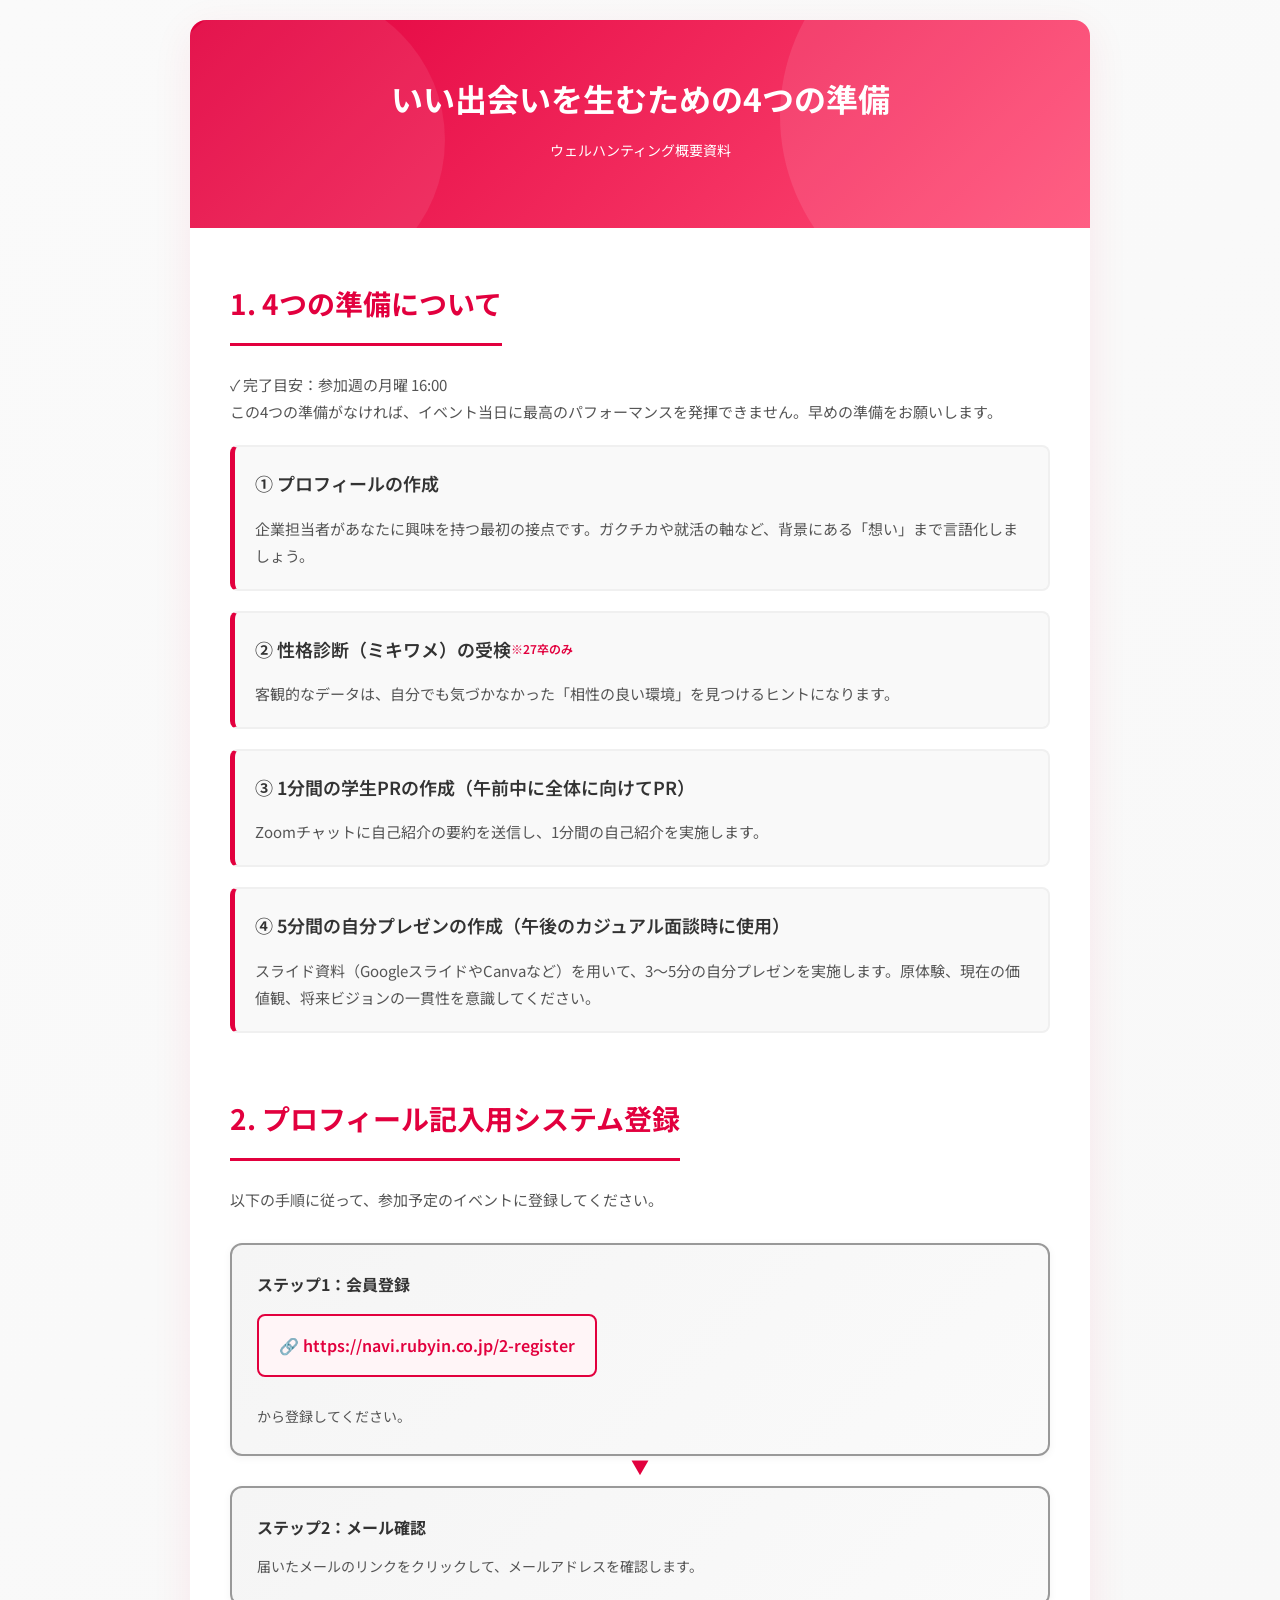
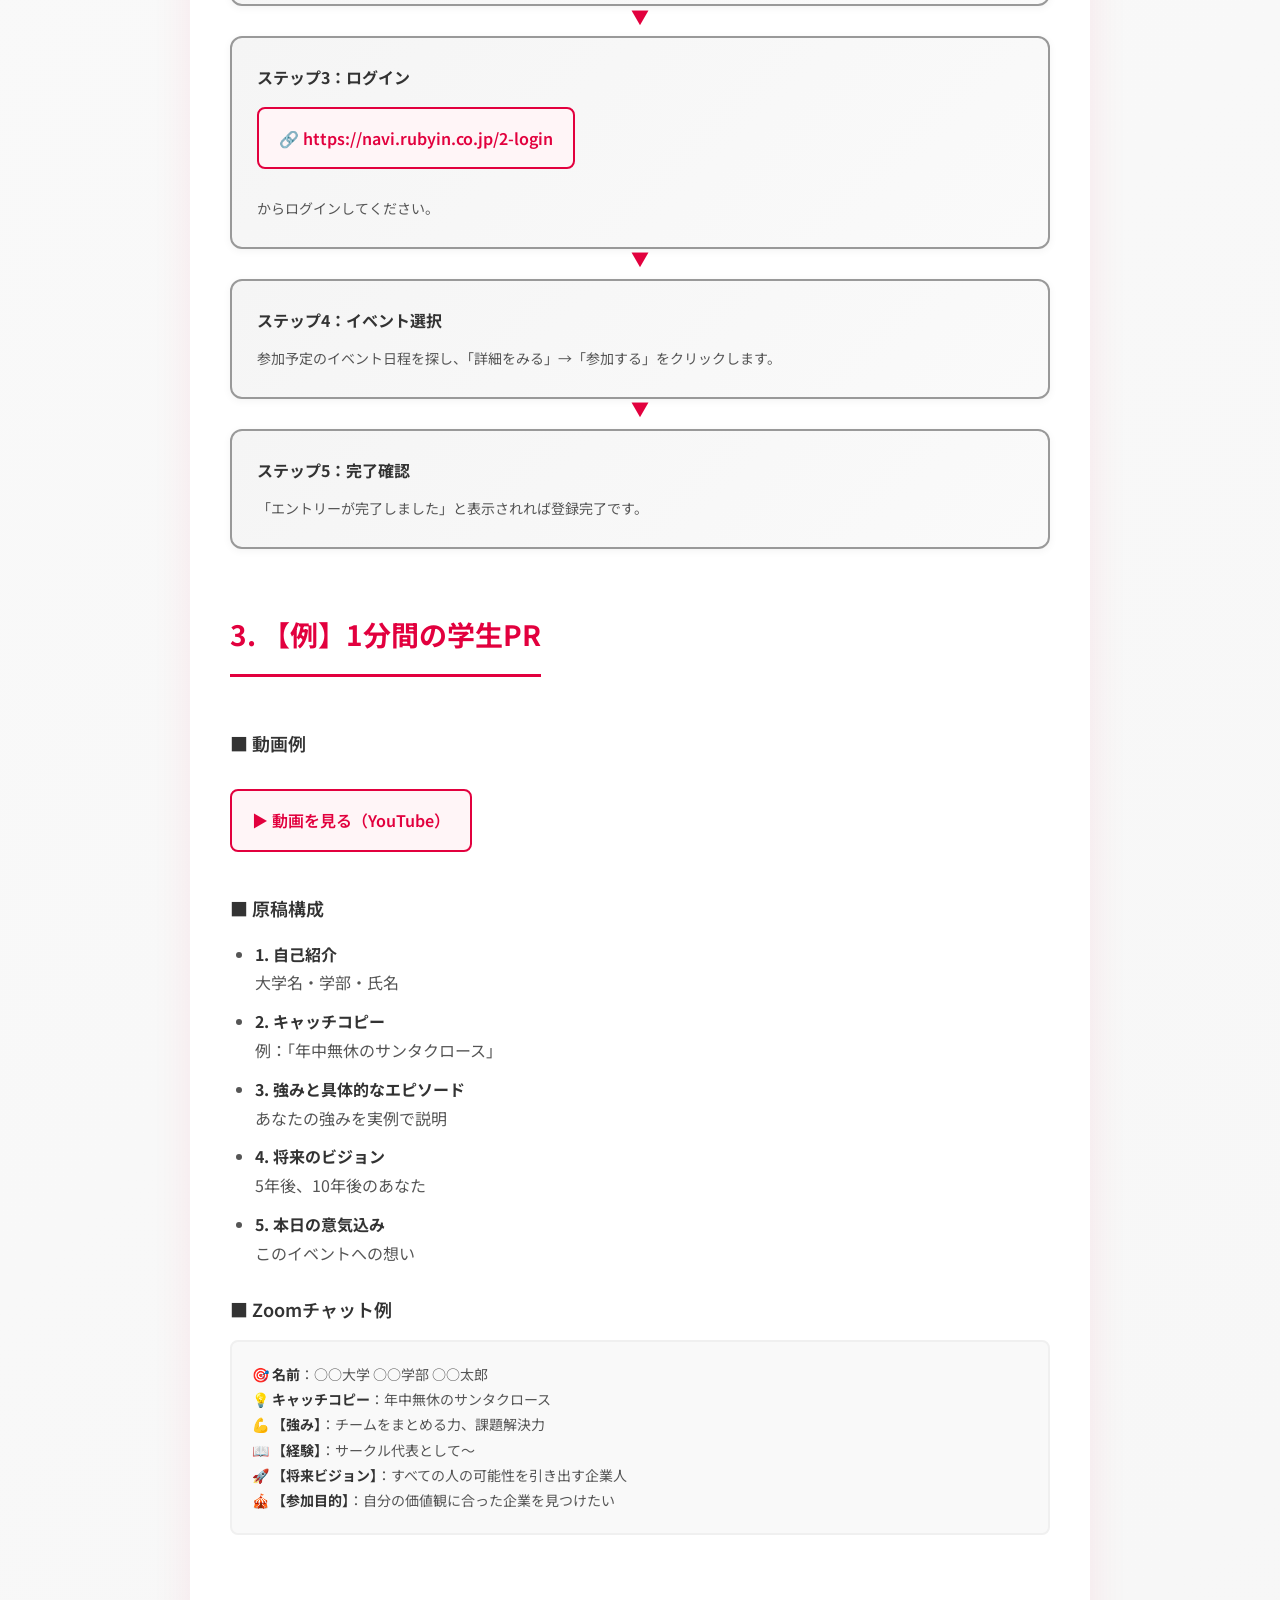
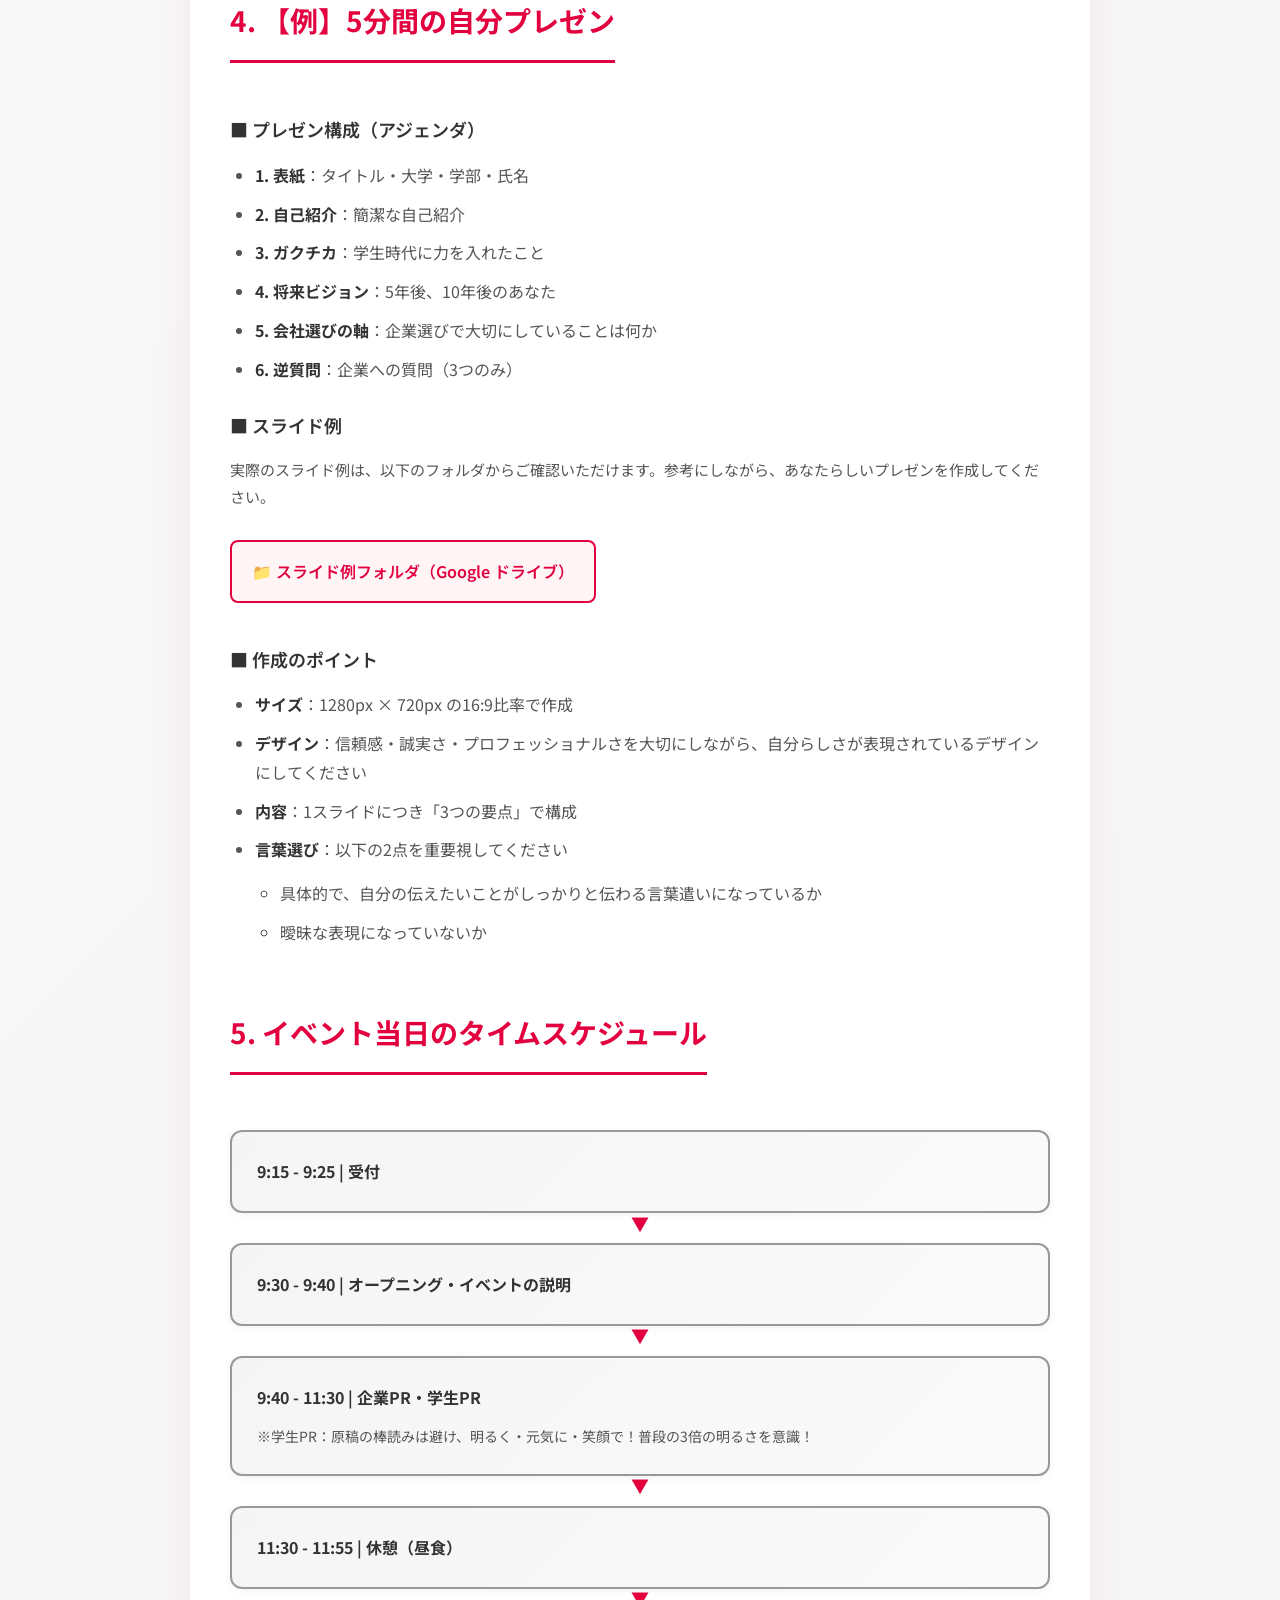
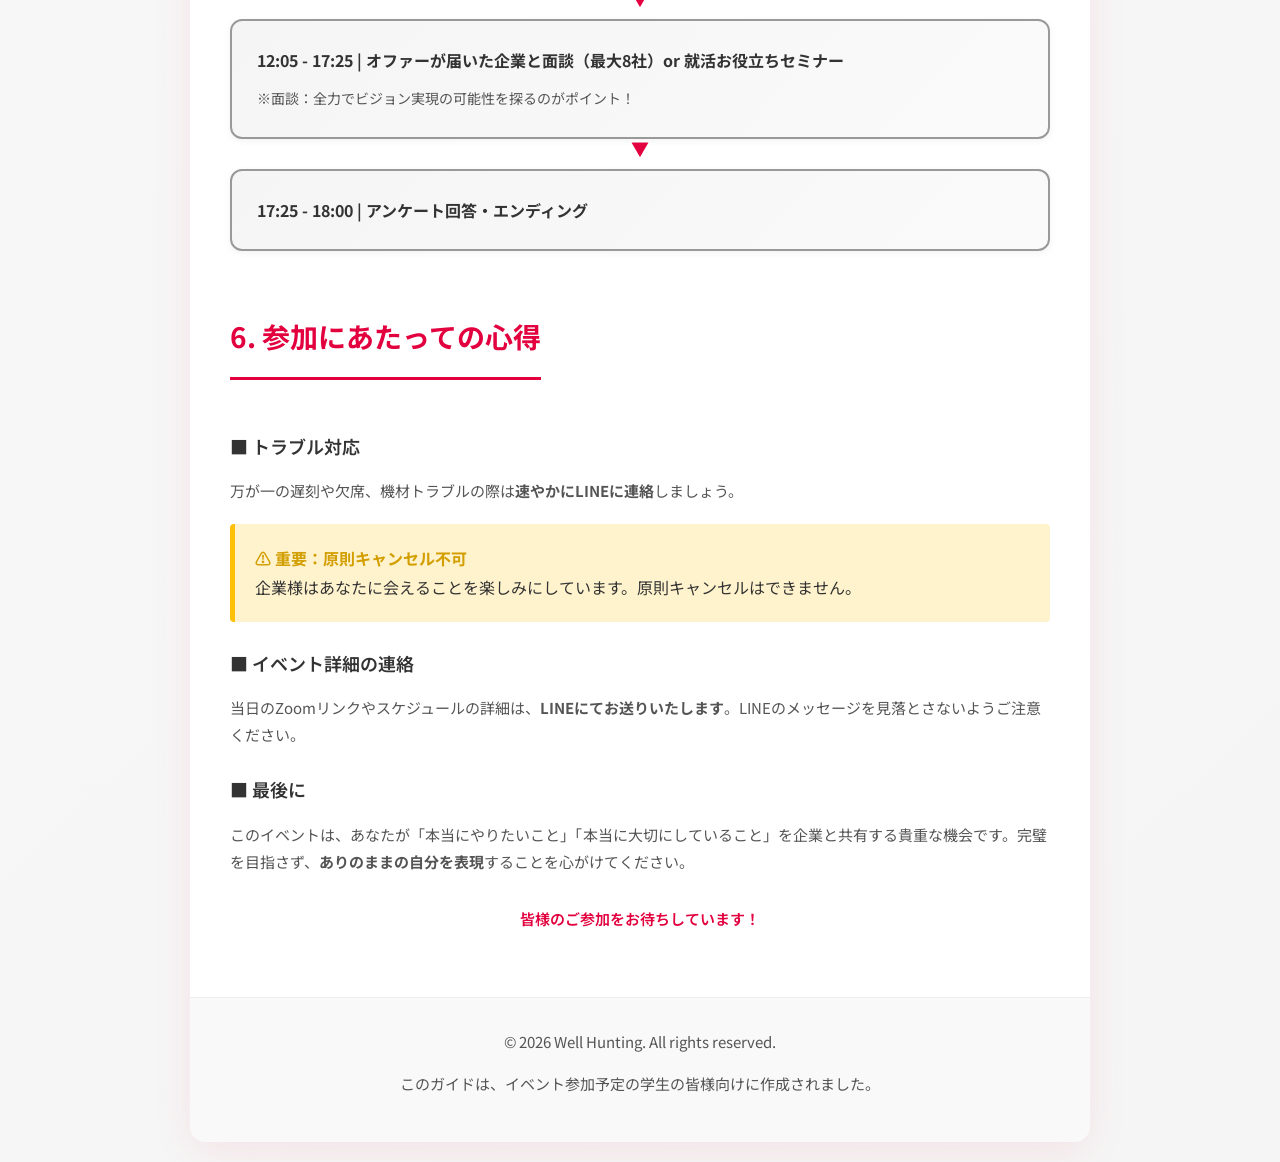
==== event-guide.html @ 3108a5c6 "Add '※27卒のみ' note to character diagnosis section" ====
<!DOCTYPE html>
<html lang="ja">
<head>
  <meta charset="UTF-8">
  <meta name="viewport" content="width=device-width, initial-scale=1.0">
  <title>ウェルハンティング概要資料</title>
  <link href="https://fonts.googleapis.com/css2?family=Noto+Sans+JP:wght@300;400;500;700&display=swap" rel="stylesheet">
  <style>
    * {
      margin: 0;
      padding: 0;
      box-sizing: border-box;
    }

    body {
      font-family: 'Noto Sans JP', 'Segoe UI', Tahoma, Geneva, Verdana, sans-serif;
      line-height: 1.8;
      color: #333;
      background: linear-gradient(135deg, #fafafa 0%, #f5f5f5 100%);
      min-height: 100vh;
      padding: 20px;
    }

    .container {
      max-width: 900px;
      margin: 0 auto;
      background: white;
      border-radius: 16px;
      box-shadow: 0 10px 40px rgba(226, 0, 62, 0.08);
      overflow: hidden;
    }

    header {
      background: linear-gradient(135deg, #E2003E 0%, #ff4d76 100%);
      color: white;
      padding: 50px 30px;
      text-align: center;
      position: relative;
      overflow: hidden;
    }

    header::before {
      content: '';
      position: absolute;
      top: -50%;
      right: -10%;
      width: 400px;
      height: 400px;
      background: rgba(255, 255, 255, 0.1);
      border-radius: 50%;
    }

    header::after {
      content: '';
      position: absolute;
      bottom: -30%;
      left: -5%;
      width: 300px;
      height: 300px;
      background: rgba(255, 255, 255, 0.08);
      border-radius: 50%;
    }

    header h1 {
      font-size: 32px;
      margin-bottom: 10px;
      font-weight: 700;
      position: relative;
      z-index: 1;
    }

    @media (max-width: 768px) {
      header h1 {
        font-size: 24px;
      }
    }

    header p {
      font-size: 14px;
      opacity: 1;
      color: white;
      position: relative;
      z-index: 1;
    }

    .content {
      padding: 50px 40px;
    }

    section {
      margin-bottom: 60px;
      position: relative;
    }

    section:last-child {
      margin-bottom: 0;
    }

    h2 {
      font-size: 28px;
      color: #E2003E;
      margin-bottom: 25px;
      padding-bottom: 15px;
      border-bottom: 3px solid #E2003E;
      display: inline-block;
      font-weight: 700;
    }

    h3 {
      font-size: 18px;
      color: #333;
      margin-top: 25px;
      margin-bottom: 15px;
      display: flex;
      align-items: center;
      font-weight: 600;
    }

    h3::before {
      content: '';
      display: none;
    }

    p {
      margin-bottom: 15px;
      font-size: 15px;
      line-height: 1.8;
      color: #555;
    }

    .highlight {
      background: linear-gradient(135deg, #fce8ed 0%, #fff5f7 100%);
      padding: 25px;
      border-left: 5px solid #E2003E;
      margin: 25px 0;
      border-radius: 8px;
      box-shadow: 0 4px 12px rgba(226, 0, 62, 0.08);
    }

    .highlight strong {
      color: #E2003E;
    }

    .prep-card {
      background: #f9f9f9;
      border: 2px solid #f0f0f0;
      border-left: 5px solid #E2003E;
      padding: 20px;
      margin: 20px 0;
      border-radius: 8px;
      transition: all 0.3s ease;
    }

    .prep-card:hover {
      border-color: #E2003E;
      box-shadow: 0 4px 12px rgba(226, 0, 62, 0.1);
    }

    .prep-card h3 {
      margin-top: 0;
      color: #333;
    }

    .prep-card p {
      color: #555;
      margin: 0;
    }

    .timeline {
      margin: 30px 0;
      position: relative;
    }

    .timeline-item {
      background: linear-gradient(135deg, #f5f5f5 0%, #fafafa 100%);
      padding: 25px;
      margin: 30px 0;
      border: 2px solid #999;
      border-radius: 12px;
      color: #333;
      position: relative;
      box-shadow: 0 2px 8px rgba(0, 0, 0, 0.05);
      transition: all 0.3s ease;
    }

    .timeline-item:hover {
      box-shadow: 0 4px 16px rgba(0, 0, 0, 0.1);
      transform: translateY(-2px);
    }

    .timeline-item strong {
      color: #333;
      font-weight: 700;
      font-size: 16px;
    }

    .timeline-item span {
      display: block;
      margin-top: 12px;
      font-size: 14px;
      color: #555;
      font-weight: 400;
    }

    .timeline-item::after {
      content: '\25BC';
      position: absolute;
      bottom: -28px;
      left: 50%;
      transform: translateX(-50%);
      color: #E2003E;
      font-size: 18px;
      z-index: 1;
    }

    .timeline-item:last-child::after {
      display: none;
    }

    .link-box {
      background: #fff5f7;
      border: 2px solid #E2003E;
      padding: 15px 20px;
      margin: 15px 0;
      border-radius: 8px;
      display: inline-block;
    }

    .link-box a {
      color: #E2003E;
      text-decoration: none;
      font-weight: 600;
      display: flex;
      align-items: center;
      gap: 8px;
      transition: all 0.3s ease;
    }

    .link-box a:hover {
      color: #fff;
      background: #E2003E;
      padding: 8px 12px;
      border-radius: 4px;
    }

    .video-link {
      background: #fff5f7;
      border: 2px solid #E2003E;
      padding: 15px 20px;
      margin: 15px 0;
      border-radius: 8px;
      display: inline-block;
    }

    .video-link a {
      color: #E2003E;
      text-decoration: none;
      font-weight: 600;
      display: flex;
      align-items: center;
      gap: 8px;
      transition: all 0.3s ease;
    }

    .video-link a:hover {
      color: #fff;
      background: #E2003E;
      padding: 8px 12px;
      border-radius: 4px;
    }

    .drive-link {
      background: #fff5f7;
      border: 2px solid #E2003E;
      padding: 15px 20px;
      margin: 15px 0;
      border-radius: 8px;
      display: inline-block;
    }

    .drive-link a {
      color: #E2003E;
      text-decoration: none;
      font-weight: 600;
      display: flex;
      align-items: center;
      gap: 8px;
      transition: all 0.3s ease;
    }

    .drive-link a:hover {
      color: #fff;
      background: #E2003E;
      padding: 8px 12px;
      border-radius: 4px;
    }

    .zoom-chat-box {
      background: #f9f9f9;
      border: 2px solid #f0f0f0;
      padding: 20px;
      margin: 15px 0;
      border-radius: 8px;
      font-size: 14px;
      line-height: 1.8;
      color: #555;
    }

    .zoom-chat-box strong {
      color: #333;
    }

    ul {
      margin: 15px 0 15px 25px;
      color: #555;
    }

    ul li {
      margin-bottom: 10px;
      line-height: 1.8;
    }

    ul li strong {
      color: #333;
    }

    .caution {
      background: #fff3cd;
      border-left: 5px solid #ffc107;
      padding: 20px;
      margin: 20px 0;
      border-radius: 4px;
      color: #333;
    }

    .caution strong {
      color: #d39e00;
    }

    @media (max-width: 768px) {
      .content {
        padding: 30px 20px;
      }

      h2 {
        font-size: 22px;
      }

      h3 {
        font-size: 16px;
      }

      .link-box, .video-link, .drive-link {
        display: block;
        width: 100%;
      }
    }
  </style>
</head>
<body>
  <div class="container">
    <header>
      <h1>いい出会いを生むための4つの準備</h1>
      <p>ウェルハンティング概要資料</p>
    </header>

    <div class="content">
      <!-- セクション1: 事前準備の詳細 -->
      <section>
        <h2>1. 4つの準備について</h2>
        <p>✓ 完了目安：参加週の月曜 16:00<br>
        この4つの準備がなければ、イベント当日に最高のパフォーマンスを発揮できません。早めの準備をお願いします。</p>

        <div class="prep-card">
          <h3>① プロフィールの作成</h3>
          <p>企業担当者があなたに興味を持つ最初の接点です。ガクチカや就活の軸など、背景にある「想い」まで言語化しましょう。</p>
        </div>

        <div class="prep-card">
          <h3>② 性格診断（ミキワメ）の受検 <span style="font-size: 12px; color: #E2003E;">※27卒のみ</span></h3>
          <p>客観的なデータは、自分でも気づかなかった「相性の良い環境」を見つけるヒントになります。</p>
        </div>

        <div class="prep-card">
          <h3>③ 1分間の学生PRの作成（午前中に全体に向けてPR）</h3>
          <p>Zoomチャットに自己紹介の要約を送信し、1分間の自己紹介を実施します。</p>
        </div>

        <div class="prep-card">
          <h3>④ 5分間の自分プレゼンの作成（午後のカジュアル面談時に使用）</h3>
          <p>スライド資料（GoogleスライドやCanvaなど）を用いて、3〜5分の自分プレゼンを実施します。原体験、現在の価値観、将来ビジョンの一貫性を意識してください。</p>
        </div>
      </section>

      <!-- セクション2: プロフィール記入用システム登録 -->
      <section>
        <h2>2. プロフィール記入用システム登録</h2>
        <p>以下の手順に従って、参加予定のイベントに登録してください。</p>

        <div class="timeline">
          <div class="timeline-item">
            <strong>ステップ1：会員登録</strong><br>
            <div class="link-box">
              <a href="https://navi.rubyin.co.jp/2-register" target="_blank">🔗 https://navi.rubyin.co.jp/2-register</a>
            </div>
            <span>から登録してください。</span>
          </div>

          <div class="timeline-item">
            <strong>ステップ2：メール確認</strong><br>
            <span>届いたメールのリンクをクリックして、メールアドレスを確認します。</span>
          </div>

          <div class="timeline-item">
            <strong>ステップ3：ログイン</strong><br>
            <div class="link-box">
              <a href="https://navi.rubyin.co.jp/2-login" target="_blank">🔗 https://navi.rubyin.co.jp/2-login</a>
            </div>
            <span>からログインしてください。</span>
          </div>

          <div class="timeline-item">
            <strong>ステップ4：イベント選択</strong><br>
            <span>参加予定のイベント日程を探し、「詳細をみる」→「参加する」をクリックします。</span>
          </div>

          <div class="timeline-item">
            <strong>ステップ5：完了確認</strong><br>
            <span>「エントリーが完了しました」と表示されれば登録完了です。</span>
          </div>
        </div>
      </section>

      <!-- セクション3: 1分間の学生PR -->
      <section>
        <h2>3. 【例】1分間の学生PR</h2>

        <h3>■ 動画例</h3>
        <div class="video-link">
          <a href="https://www.youtube.com/watch?v=example" target="_blank">▶️ 動画を見る（YouTube）</a>
        </div>

        <h3>■ 原稿構成</h3>
        <ul>
          <li><strong>1. 自己紹介</strong><br>大学名・学部・氏名</li>
          <li><strong>2. キャッチコピー</strong><br>例：「年中無休のサンタクロース」</li>
          <li><strong>3. 強みと具体的なエピソード</strong><br>あなたの強みを実例で説明</li>
          <li><strong>4. 将来のビジョン</strong><br>5年後、10年後のあなた</li>
          <li><strong>5. 本日の意気込み</strong><br>このイベントへの想い</li>
        </ul>

        <h3>■ Zoomチャット例</h3>
        <div class="zoom-chat-box">
          🎯 <strong>名前</strong>：○○大学 ○○学部 ○○太郎<br>
          💡 <strong>キャッチコピー</strong>：年中無休のサンタクロース<br>
          💪 <strong>【強み】</strong>：チームをまとめる力、課題解決力<br>
          📖 <strong>【経験】</strong>：サークル代表として〜<br>
          🚀 <strong>【将来ビジョン】</strong>：すべての人の可能性を引き出す企業人<br>
          🎪 <strong>【参加目的】</strong>：自分の価値観に合った企業を見つけたい
        </div>
      </section>

      <!-- セクション4: 5分間の自分プレゼン -->
      <section>
        <h2>4. 【例】5分間の自分プレゼン</h2>

        <h3>■ プレゼン構成（アジェンダ）</h3>
        <ul>
          <li><strong>1. 表紙</strong>：タイトル・大学・学部・氏名</li>
          <li><strong>2. 自己紹介</strong>：簡潔な自己紹介</li>
          <li><strong>3. ガクチカ</strong>：学生時代に力を入れたこと</li>
          <li><strong>4. 将来ビジョン</strong>：5年後、10年後のあなた</li>
          <li><strong>5. 会社選びの軸</strong>：企業選びで大切にしていることは何か</li>
          <li><strong>6. 逆質問</strong>：企業への質問（3つのみ）</li>
        </ul>

        <h3>■ スライド例</h3>
        <p>実際のスライド例は、以下のフォルダからご確認いただけます。参考にしながら、あなたらしいプレゼンを作成してください。</p>
        <div class="drive-link">
          <a href="https://drive.google.com/drive/folders/1Sb9uUFVWqyydcLYPaBZC5Ke501LjK9V9?usp=drive_link" target="_blank">📁 スライド例フォルダ（Google ドライブ）</a>
        </div>

        <h3>■ 作成のポイント</h3>
        <ul>
          <li><strong>サイズ</strong>：1280px × 720px の16:9比率で作成</li>
          <li><strong>デザイン</strong>：信頼感・誠実さ・プロフェッショナルさを大切にしながら、自分らしさが表現されているデザインにしてください</li>
          <li><strong>内容</strong>：1スライドにつき「3つの要点」で構成</li>
          <li><strong>言葉選び</strong>：以下の2点を重要視してください
            <ul>
              <li>具体的で、自分の伝えたいことがしっかりと伝わる言葉遣いになっているか</li>
              <li>曖昧な表現になっていないか</li>
            </ul>
          </li>
        </ul>
      </section>

      <!-- セクション5: 当日スケジュール -->
      <section>
        <h2>5. イベント当日のタイムスケジュール</h2>

        <div class="timeline">
          <div class="timeline-item">
            <strong>9:15 - 9:25 | 受付</strong>
          </div>

          <div class="timeline-item">
            <strong>9:30 - 9:40 | オープニング・イベントの説明</strong>
          </div>

          <div class="timeline-item">
            <strong>9:40 - 11:30 | 企業PR・学生PR</strong><br>
            <span>※学生PR：原稿の棒読みは避け、明るく・元気に・笑顔で！普段の3倍の明るさを意識！</span>
          </div>

          <div class="timeline-item">
            <strong>11:30 - 11:55 | 休憩（昼食）</strong>
          </div>

          <div class="timeline-item">
            <strong>12:05 - 17:25 | オファーが届いた企業と面談（最大8社）or 就活お役立ちセミナー</strong><br>
            <span>※面談：全力でビジョン実現の可能性を探るのがポイント！</span>
          </div>

          <div class="timeline-item">
            <strong>17:25 - 18:00 | アンケート回答・エンディング</strong>
          </div>
        </div>
      </section>

      <!-- セクション6: 参加にあたっての心得 -->
      <section>
        <h2>6. 参加にあたっての心得</h2>

        <h3>■ トラブル対応</h3>
        <p>万が一の遅刻や欠席、機材トラブルの際は<strong>速やかにLINEに連絡</strong>しましょう。</p>

        <div class="caution">
          <strong>⚠️ 重要：原則キャンセル不可</strong><br>
          企業様はあなたに会えることを楽しみにしています。原則キャンセルはできません。
        </div>

        <h3>■ イベント詳細の連絡</h3>
        <p>当日のZoomリンクやスケジュールの詳細は、<strong>LINEにてお送りいたします</strong>。LINEのメッセージを見落とさないようご注意ください。</p>

        <h3>■ 最後に</h3>
        <p>このイベントは、あなたが「本当にやりたいこと」「本当に大切にしていること」を企業と共有する貴重な機会です。完璧を目指さず、<strong>ありのままの自分を表現</strong>することを心がけてください。</p>
        <p style="margin-top: 30px; text-align: center; font-weight: 600; color: #E2003E;">皆様のご参加をお待ちしています！</p>
      </section>
    </div>

    <footer style="background: #f9f9f9; padding: 30px 40px; text-align: center; color: #999; font-size: 14px; border-top: 1px solid #eee;">
      <p>© 2026 Well Hunting. All rights reserved.</p>
      <p>このガイドは、イベント参加予定の学生の皆様向けに作成されました。</p>
    </footer>
  </div>
</body>
</html>
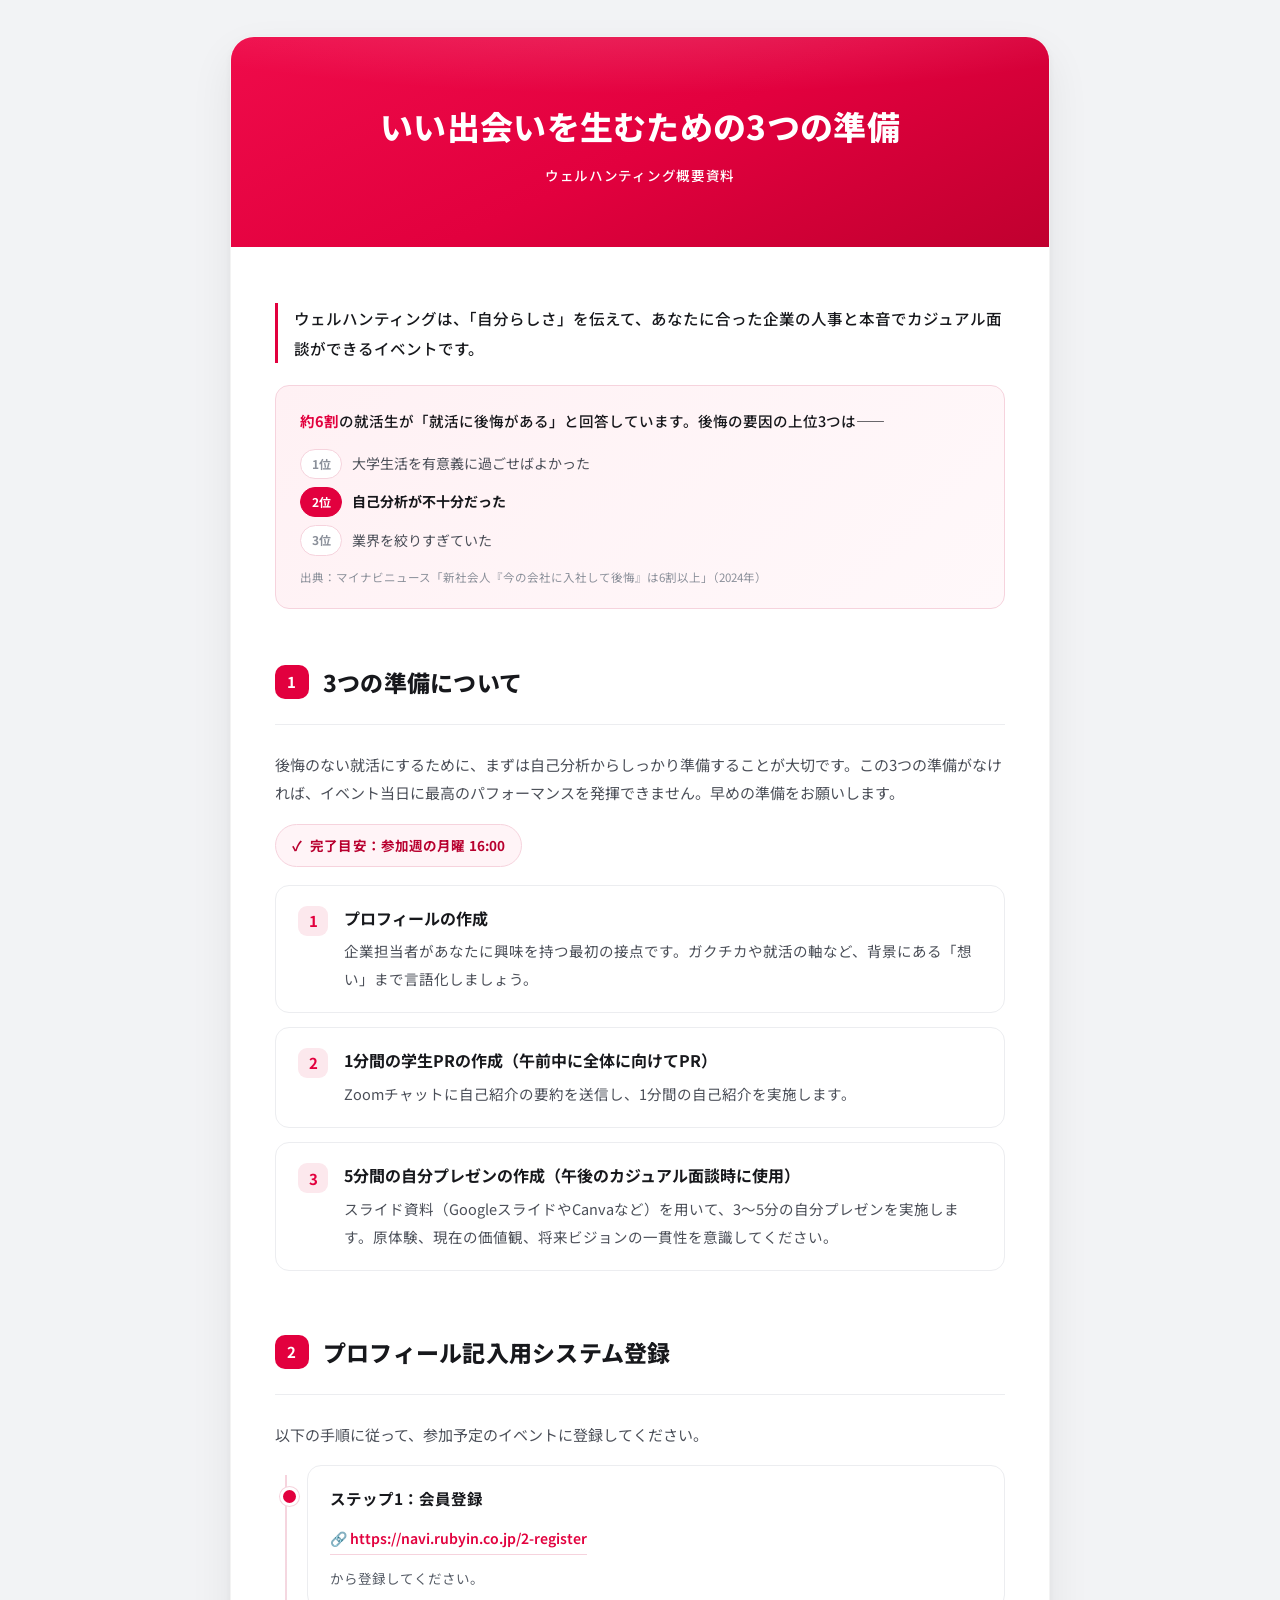
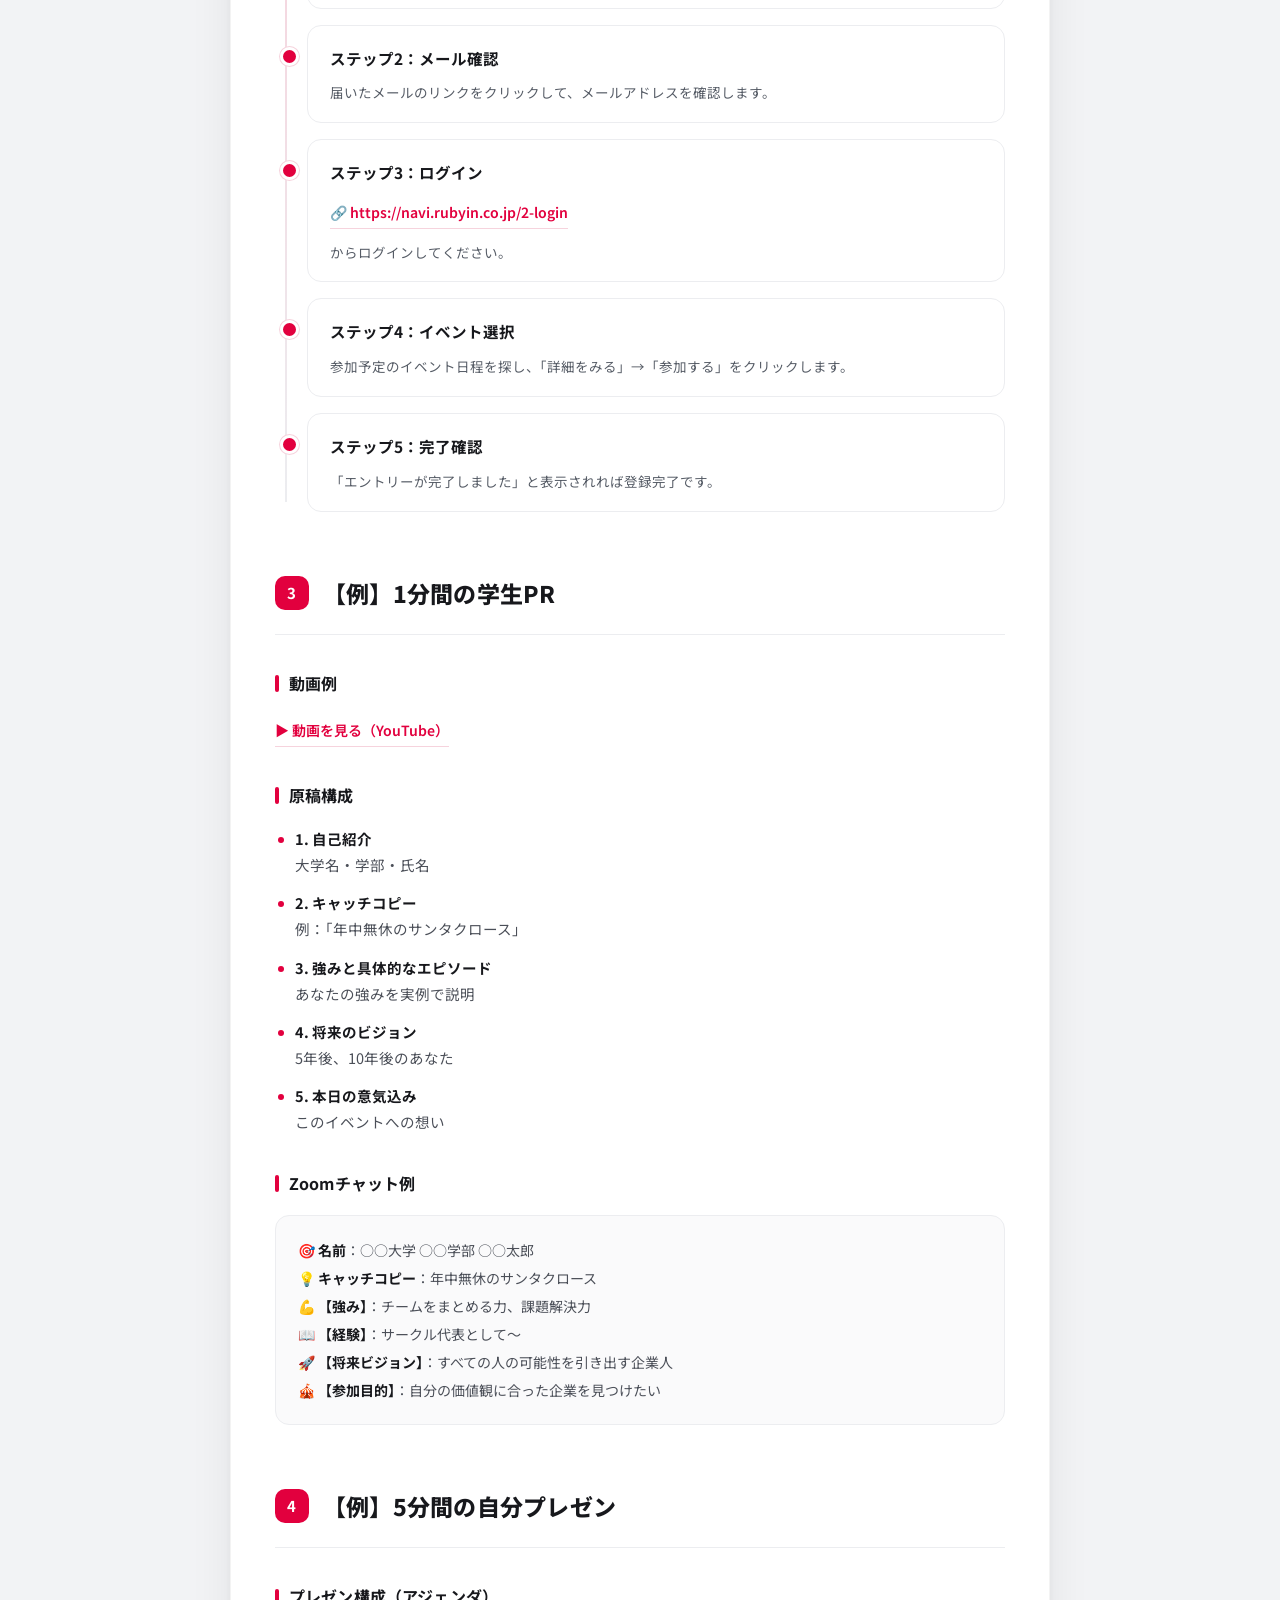
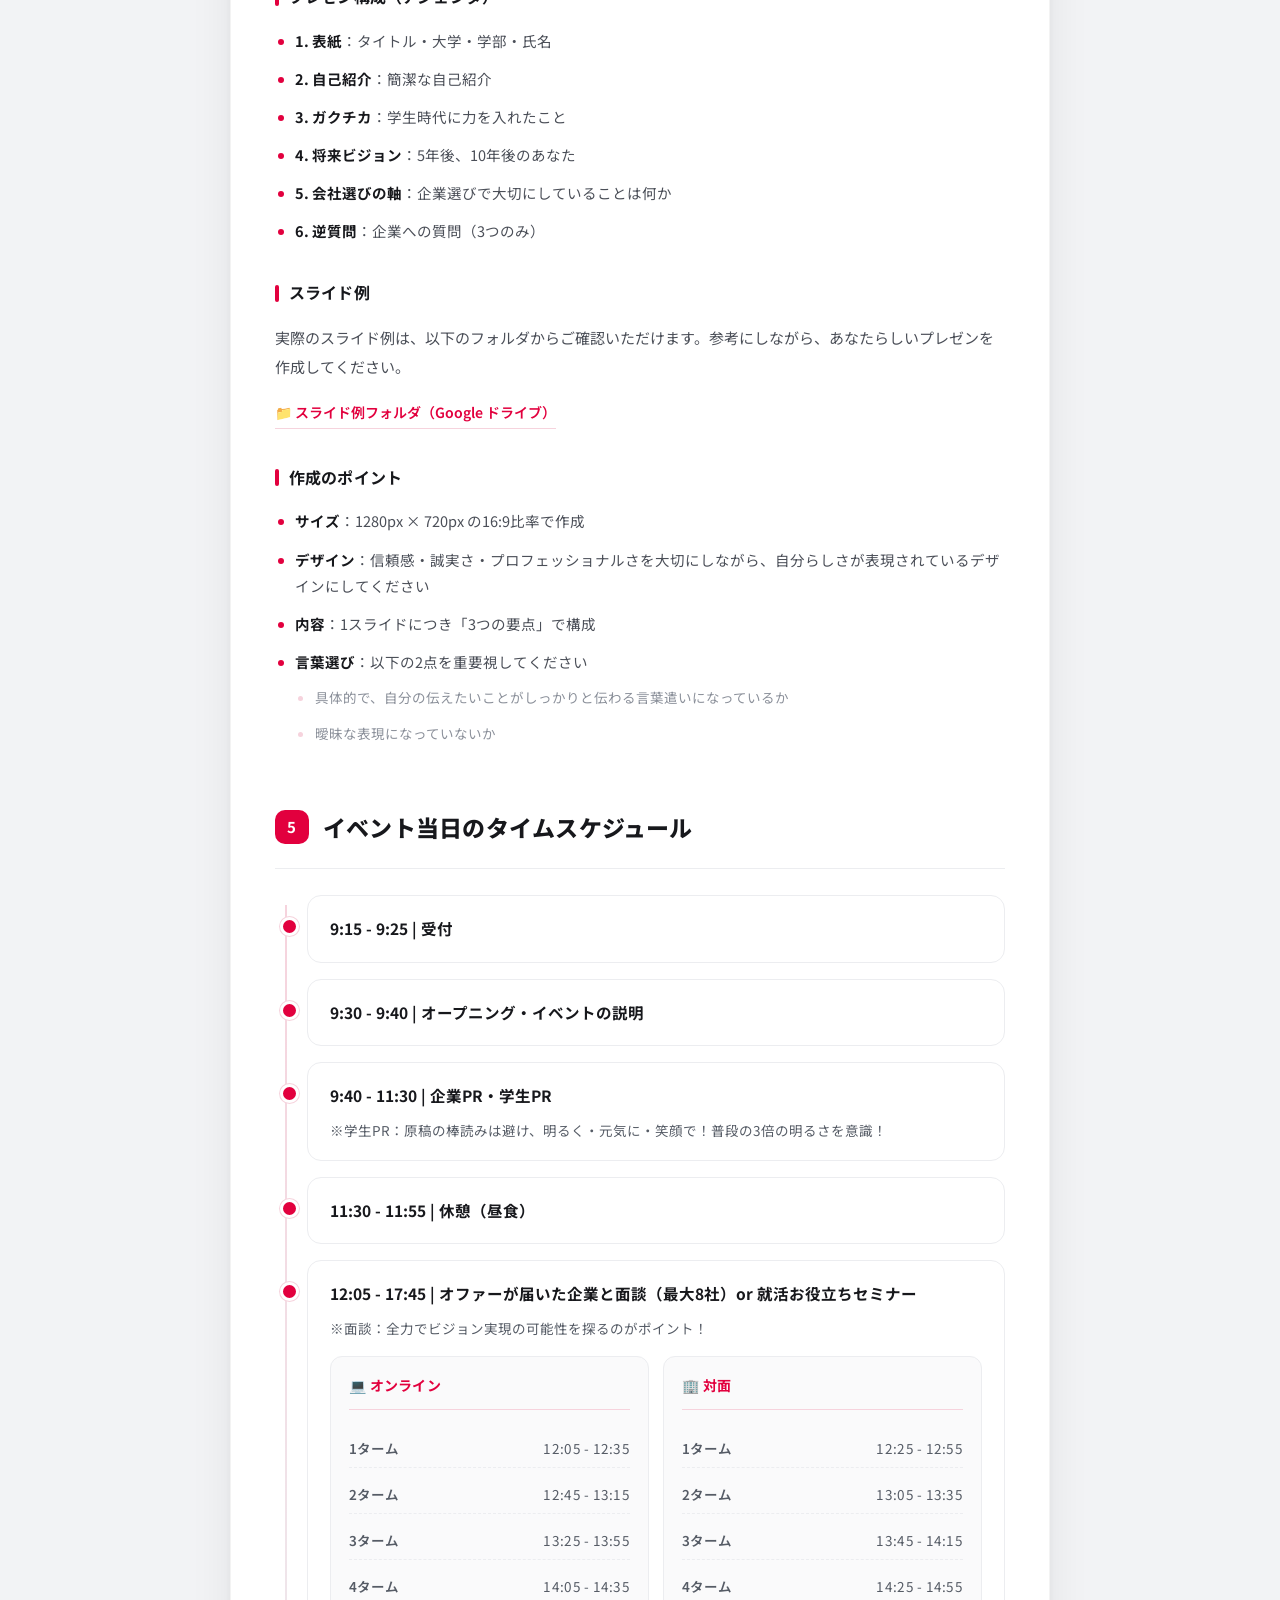
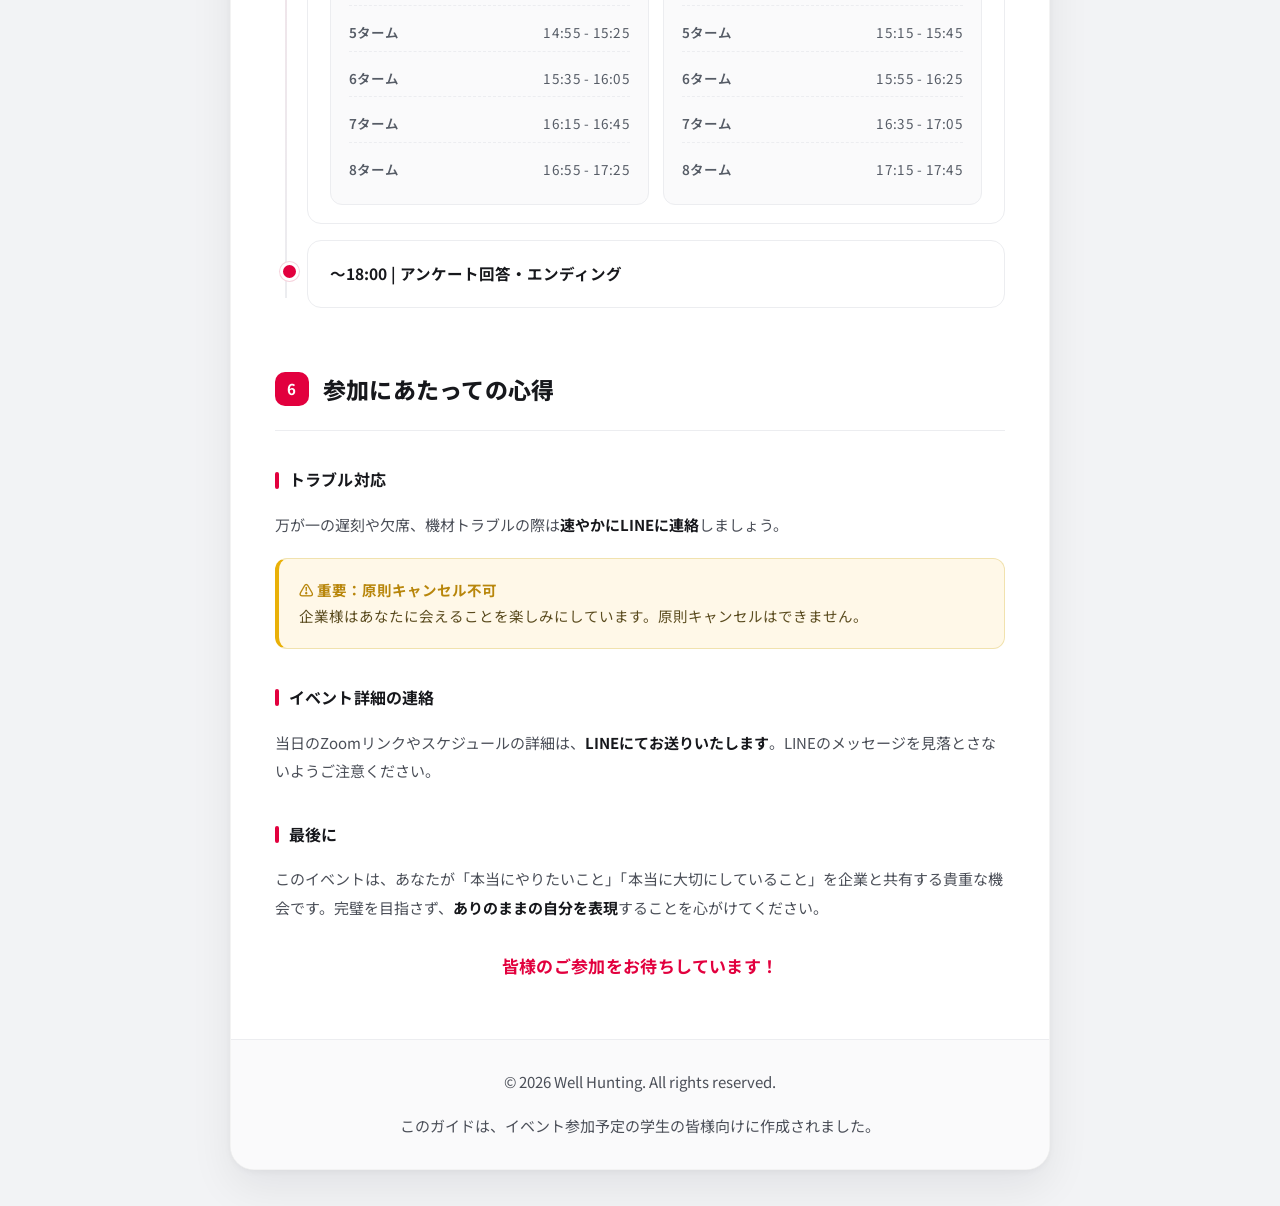
==== commit 787ba92a: "event-guide: 3つの準備へ再構成・デザイン刷新・導入とデータ追加 - 「4つの準備」→「3つの準備」（性格診断カード削除・番号繰り上げ） - 面談のタームスケジュール（オンライン/対面 各" ====
--- a/event-guide.html
+++ b/event-guide.html
@@ -4,8 +4,29 @@
   <meta charset="UTF-8">
   <meta name="viewport" content="width=device-width, initial-scale=1.0">
   <title>ウェルハンティング概要資料</title>
-  <link href="https://fonts.googleapis.com/css2?family=Noto+Sans+JP:wght@300;400;500;700&display=swap" rel="stylesheet">
+  <link rel="preconnect" href="https://fonts.googleapis.com">
+  <link rel="preconnect" href="https://fonts.gstatic.com" crossorigin>
+  <link href="https://fonts.googleapis.com/css2?family=Noto+Sans+JP:wght@400;500;700;800&display=swap" rel="stylesheet">
   <style>
+    :root {
+      --red: #E2003E;
+      --red-dark: #B8002F;
+      --red-pale: #FCE8ED;
+      --red-tint: #FFF4F7;
+      --red-line: #F6D3DD;
+      --ink: #17181C;
+      --body: #4B4F58;
+      --muted: #8B909A;
+      --note: #565C66;
+      --line: #ECEDF0;
+      --surface: #FFFFFF;
+      --surface-2: #FAFAFB;
+      --page: #F2F3F5;
+      --r: 14px;
+      --r-lg: 24px;
+      --shadow: 0 2px 6px rgba(20, 20, 30, 0.04), 0 18px 44px rgba(20, 20, 30, 0.07);
+    }
+
     * {
       margin: 0;
       padding: 0;
@@ -13,83 +34,80 @@
     }
 
     body {
-      font-family: 'Noto Sans JP', 'Segoe UI', Tahoma, Geneva, Verdana, sans-serif;
-      line-height: 1.8;
-      color: #333;
-      background: linear-gradient(135deg, #fafafa 0%, #f5f5f5 100%);
-      min-height: 100vh;
-      padding: 20px;
+      font-family: 'Noto Sans JP', 'Hiragino Kaku Gothic ProN', system-ui, -apple-system, 'Segoe UI', sans-serif;
+      line-height: 1.85;
+      color: var(--body);
+      background: var(--page);
+      -webkit-font-smoothing: antialiased;
+      text-rendering: optimizeLegibility;
+      padding: 36px 16px;
     }
 
     .container {
-      max-width: 900px;
+      max-width: 820px;
       margin: 0 auto;
-      background: white;
-      border-radius: 16px;
-      box-shadow: 0 10px 40px rgba(226, 0, 62, 0.08);
+      background: var(--surface);
+      border-radius: var(--r-lg);
+      box-shadow: var(--shadow);
       overflow: hidden;
-    }
-
+      border: 1px solid rgba(20, 20, 30, 0.05);
+    }
+
+    /* ---------- Header ---------- */
     header {
-      background: linear-gradient(135deg, #E2003E 0%, #ff4d76 100%);
-      color: white;
-      padding: 50px 30px;
+      position: relative;
+      background: linear-gradient(155deg, #EF0B4A 0%, #E2003E 52%, #C0002F 100%);
+      color: #fff;
+      padding: 66px 40px 58px;
       text-align: center;
-      position: relative;
       overflow: hidden;
-    }
-
-    header::before {
-      content: '';
-      position: absolute;
-      top: -50%;
-      right: -10%;
-      width: 400px;
-      height: 400px;
-      background: rgba(255, 255, 255, 0.1);
-      border-radius: 50%;
     }
 
     header::after {
       content: '';
       position: absolute;
-      bottom: -30%;
-      left: -5%;
-      width: 300px;
-      height: 300px;
-      background: rgba(255, 255, 255, 0.08);
-      border-radius: 50%;
-    }
-
-    header h1 {
-      font-size: 32px;
-      margin-bottom: 10px;
-      font-weight: 700;
+      inset: 0;
+      background: radial-gradient(130% 90% at 50% -25%, rgba(255, 255, 255, 0.20), transparent 58%);
+      pointer-events: none;
+    }
+
+    .eyebrow {
       position: relative;
       z-index: 1;
-    }
-
-    @media (max-width: 768px) {
-      header h1 {
-        font-size: 24px;
-      }
-    }
-
-    header p {
-      font-size: 14px;
-      opacity: 1;
-      color: white;
+      font-size: 12px;
+      font-weight: 700;
+      letter-spacing: 0.28em;
+      opacity: 0.9;
+      margin-bottom: 18px;
+    }
+
+    header h1 {
       position: relative;
       z-index: 1;
-    }
-
+      font-size: 33px;
+      line-height: 1.4;
+      font-weight: 800;
+      letter-spacing: 0.01em;
+      margin-bottom: 14px;
+    }
+
+    header p {
+      position: relative;
+      z-index: 1;
+      font-size: 13.5px;
+      font-weight: 500;
+      color: #fff;
+      opacity: 1;
+      letter-spacing: 0.05em;
+    }
+
+    /* ---------- Content ---------- */
     .content {
-      padding: 50px 40px;
+      padding: 56px 44px;
     }
 
     section {
       margin-bottom: 60px;
-      position: relative;
     }
 
     section:last-child {
@@ -97,262 +115,547 @@
     }
 
     h2 {
-      font-size: 28px;
-      color: #E2003E;
-      margin-bottom: 25px;
-      padding-bottom: 15px;
-      border-bottom: 3px solid #E2003E;
-      display: inline-block;
-      font-weight: 700;
+      display: flex;
+      align-items: center;
+      gap: 14px;
+      font-size: 23px;
+      font-weight: 800;
+      color: var(--ink);
+      letter-spacing: 0.01em;
+      margin-bottom: 26px;
+      padding-bottom: 20px;
+      border-bottom: 1px solid var(--line);
+    }
+
+    .sec-num {
+      flex: none;
+      width: 34px;
+      height: 34px;
+      display: inline-flex;
+      align-items: center;
+      justify-content: center;
+      background: var(--red);
+      color: #fff;
+      font-size: 15px;
+      font-weight: 700;
+      border-radius: 10px;
     }
 
     h3 {
-      font-size: 18px;
-      color: #333;
-      margin-top: 25px;
-      margin-bottom: 15px;
       display: flex;
       align-items: center;
-      font-weight: 600;
+      gap: 10px;
+      font-size: 16px;
+      font-weight: 700;
+      color: var(--ink);
+      margin: 34px 0 16px;
+      letter-spacing: 0.01em;
     }
 
     h3::before {
       content: '';
-      display: none;
+      flex: none;
+      width: 4px;
+      height: 17px;
+      border-radius: 2px;
+      background: var(--red);
     }
 
     p {
-      margin-bottom: 15px;
       font-size: 15px;
-      line-height: 1.8;
-      color: #555;
-    }
-
-    .highlight {
-      background: linear-gradient(135deg, #fce8ed 0%, #fff5f7 100%);
-      padding: 25px;
-      border-left: 5px solid #E2003E;
-      margin: 25px 0;
-      border-radius: 8px;
-      box-shadow: 0 4px 12px rgba(226, 0, 62, 0.08);
-    }
-
-    .highlight strong {
-      color: #E2003E;
-    }
-
+      line-height: 1.9;
+      color: var(--body);
+      margin-bottom: 16px;
+    }
+
+    p:last-child {
+      margin-bottom: 0;
+    }
+
+    strong {
+      color: var(--ink);
+      font-weight: 700;
+    }
+
+    .intro {
+      margin-bottom: 52px;
+    }
+
+    .lead-in {
+      font-size: 15.5px;
+      line-height: 1.95;
+      color: var(--ink);
+      font-weight: 500;
+      margin-bottom: 22px;
+      padding-left: 16px;
+      border-left: 3px solid var(--red);
+    }
+
+    .stat-callout {
+      background: linear-gradient(135deg, #FFF1F4 0%, #FFF8FA 100%);
+      border: 1px solid var(--red-line);
+      border-radius: 14px;
+      padding: 22px 24px;
+      margin-bottom: 20px;
+    }
+
+    .stat-lead {
+      font-size: 14.5px;
+      line-height: 1.85;
+      color: var(--ink);
+      font-weight: 500;
+      margin: 0 0 14px;
+    }
+
+    .stat-num {
+      color: var(--red);
+      font-weight: 700;
+    }
+
+    .rank-list {
+      list-style: none;
+      margin: 0 0 12px;
+      padding: 0;
+      display: flex;
+      flex-direction: column;
+      gap: 8px;
+    }
+
+    .rank-list li {
+      display: flex;
+      align-items: center;
+      gap: 10px;
+      margin: 0;
+      padding: 0;
+      font-size: 14px;
+      color: var(--body);
+    }
+
+    .rank {
+      flex: none;
+      display: inline-flex;
+      align-items: center;
+      justify-content: center;
+      min-width: 42px;
+      padding: 3px 0;
+      border-radius: 999px;
+      background: #fff;
+      border: 1px solid var(--red-line);
+      color: var(--muted);
+      font-size: 12px;
+      font-weight: 700;
+    }
+
+    .rank-list .rank-highlight {
+      color: var(--ink);
+      font-weight: 700;
+    }
+
+    .rank-list .rank-highlight .rank {
+      background: var(--red);
+      border-color: var(--red);
+      color: #fff;
+    }
+
+    .stat-note {
+      font-size: 11.5px;
+      color: var(--muted);
+      line-height: 1.6;
+      margin: 0;
+    }
+
+    /* ---------- Deadline pill ---------- */
+    .deadline {
+      display: inline-flex;
+      align-items: center;
+      gap: 8px;
+      background: var(--red-tint);
+      color: var(--red-dark);
+      font-weight: 700;
+      font-size: 13.5px;
+      letter-spacing: 0.01em;
+      padding: 8px 16px;
+      border-radius: 999px;
+      border: 1px solid var(--red-line);
+      margin-bottom: 18px;
+    }
+
+    .deadline::before {
+      content: '✓';
+      font-weight: 800;
+    }
+
+    /* ---------- Prep cards ---------- */
     .prep-card {
-      background: #f9f9f9;
-      border: 2px solid #f0f0f0;
-      border-left: 5px solid #E2003E;
-      padding: 20px;
-      margin: 20px 0;
-      border-radius: 8px;
-      transition: all 0.3s ease;
+      display: flex;
+      gap: 16px;
+      align-items: flex-start;
+      background: var(--surface);
+      border: 1px solid var(--line);
+      border-radius: var(--r);
+      padding: 20px 22px;
+      margin-bottom: 14px;
+      transition: border-color 0.2s ease, box-shadow 0.2s ease, transform 0.2s ease;
+    }
+
+    .prep-card:last-child {
+      margin-bottom: 0;
     }
 
     .prep-card:hover {
-      border-color: #E2003E;
-      box-shadow: 0 4px 12px rgba(226, 0, 62, 0.1);
-    }
-
-    .prep-card h3 {
-      margin-top: 0;
-      color: #333;
-    }
-
-    .prep-card p {
-      color: #555;
+      border-color: var(--red-line);
+      box-shadow: 0 8px 24px rgba(226, 0, 62, 0.08);
+      transform: translateY(-2px);
+    }
+
+    .prep-num {
+      flex: none;
+      width: 30px;
+      height: 30px;
+      display: inline-flex;
+      align-items: center;
+      justify-content: center;
+      background: var(--red-pale);
+      color: var(--red);
+      font-weight: 700;
+      font-size: 15px;
+      border-radius: 9px;
+    }
+
+    .prep-title {
+      display: block;
+      font-size: 16px;
+      font-weight: 700;
+      color: var(--ink);
+      line-height: 1.6;
+      margin-bottom: 6px;
+    }
+
+    .prep-body p {
       margin: 0;
-    }
-
+      font-size: 14.5px;
+      color: var(--body);
+    }
+
+    /* ---------- Buttons ---------- */
+    .btn {
+      display: inline-flex;
+      align-items: center;
+      gap: 8px;
+      padding: 12px 20px;
+      border-radius: 12px;
+      background: var(--red);
+      color: #fff;
+      font-size: 14px;
+      font-weight: 600;
+      text-decoration: none;
+      border: 1px solid var(--red);
+      word-break: break-all;
+      transition: background 0.2s ease, box-shadow 0.2s ease, transform 0.15s ease;
+      box-shadow: 0 4px 14px rgba(226, 0, 62, 0.18);
+    }
+
+    .btn:hover {
+      background: var(--red-dark);
+      border-color: var(--red-dark);
+      transform: translateY(-1px);
+      box-shadow: 0 7px 20px rgba(226, 0, 62, 0.26);
+    }
+
+    .btn-link {
+      display: inline-flex;
+      align-items: center;
+      gap: 7px;
+      color: var(--red);
+      font-size: 14px;
+      font-weight: 600;
+      text-decoration: none;
+      word-break: break-all;
+      border-bottom: 1px solid var(--red-line);
+      padding-bottom: 2px;
+      transition: color 0.2s ease, border-color 0.2s ease;
+    }
+
+    .btn-link:hover {
+      color: var(--red-dark);
+      border-color: var(--red);
+    }
+
+    /* ---------- Timeline (steps & schedule) ---------- */
     .timeline {
-      margin: 30px 0;
       position: relative;
+      margin-top: 8px;
+      padding-left: 32px;
+    }
+
+    .timeline::before {
+      content: '';
+      position: absolute;
+      left: 10px;
+      top: 10px;
+      bottom: 10px;
+      width: 2px;
+      background: linear-gradient(var(--red-line), var(--line));
     }
 
     .timeline-item {
-      background: linear-gradient(135deg, #f5f5f5 0%, #fafafa 100%);
-      padding: 25px;
-      margin: 30px 0;
-      border: 2px solid #999;
-      border-radius: 12px;
-      color: #333;
       position: relative;
-      box-shadow: 0 2px 8px rgba(0, 0, 0, 0.05);
-      transition: all 0.3s ease;
+      background: var(--surface);
+      border: 1px solid var(--line);
+      border-radius: var(--r);
+      padding: 18px 22px;
+      margin-bottom: 16px;
+      transition: box-shadow 0.2s ease;
+    }
+
+    .timeline-item:last-child {
+      margin-bottom: 0;
+    }
+
+    .timeline-item::before {
+      content: '';
+      position: absolute;
+      left: -28px;
+      top: 21px;
+      width: 13px;
+      height: 13px;
+      border-radius: 50%;
+      background: var(--red);
+      border: 3px solid var(--surface);
+      box-shadow: 0 0 0 1px var(--red-line);
     }
 
     .timeline-item:hover {
-      box-shadow: 0 4px 16px rgba(0, 0, 0, 0.1);
-      transform: translateY(-2px);
+      box-shadow: 0 6px 18px rgba(20, 20, 30, 0.06);
     }
 
     .timeline-item strong {
-      color: #333;
-      font-weight: 700;
-      font-size: 16px;
+      color: var(--ink);
+      font-weight: 700;
+      font-size: 15.5px;
+    }
+
+    .timeline-item .btn-link {
+      margin: 12px 0 4px;
     }
 
     .timeline-item span {
       display: block;
-      margin-top: 12px;
+      margin-top: 8px;
+      font-size: 13.5px;
+      color: var(--note);
+      line-height: 1.7;
+    }
+
+    /* ---------- Term schedule ---------- */
+    .term-schedule {
+      display: flex;
+      gap: 14px;
+      margin-top: 16px;
+      flex-wrap: wrap;
+    }
+
+    .term-group {
+      flex: 1;
+      min-width: 220px;
+      background: var(--surface-2);
+      border: 1px solid var(--line);
+      border-radius: 12px;
+      padding: 16px 18px;
+    }
+
+    .term-group-title {
+      display: flex;
+      align-items: center;
+      gap: 7px;
+      font-weight: 700;
+      color: var(--red);
       font-size: 14px;
-      color: #555;
-      font-weight: 400;
-    }
-
-    .timeline-item::after {
-      content: '\25BC';
+      letter-spacing: 0.02em;
+      margin-bottom: 12px;
+      padding-bottom: 10px;
+      border-bottom: 1px solid var(--red-line);
+    }
+
+    .term-list {
+      margin: 0;
+      padding: 0;
+      list-style: none;
+    }
+
+    .term-list li {
+      display: flex;
+      justify-content: space-between;
+      align-items: center;
+      padding: 7px 0;
+      margin: 0;
+      font-size: 13.5px;
+      color: var(--body);
+      border-bottom: 1px dashed var(--line);
+    }
+
+    .term-list li::before {
+      display: none;
+    }
+
+    .term-list li:last-child {
+      border-bottom: none;
+    }
+
+    .term-no {
+      font-weight: 600;
+      color: var(--ink);
+    }
+
+    .term-time {
+      color: var(--note);
+      font-variant-numeric: tabular-nums;
+      letter-spacing: 0.02em;
+    }
+
+    /* ---------- Lists ---------- */
+    ul {
+      margin: 14px 0;
+      padding: 0;
+      list-style: none;
+    }
+
+    ul li {
+      position: relative;
+      padding-left: 20px;
+      margin-bottom: 12px;
+      font-size: 14.5px;
+      line-height: 1.8;
+      color: var(--body);
+    }
+
+    ul li::before {
+      content: '';
       position: absolute;
-      bottom: -28px;
-      left: 50%;
-      transform: translateX(-50%);
-      color: #E2003E;
-      font-size: 18px;
-      z-index: 1;
-    }
-
-    .timeline-item:last-child::after {
-      display: none;
-    }
-
-    .link-box {
-      background: #fff5f7;
-      border: 2px solid #E2003E;
-      padding: 15px 20px;
-      margin: 15px 0;
-      border-radius: 8px;
-      display: inline-block;
-    }
-
-    .link-box a {
-      color: #E2003E;
-      text-decoration: none;
-      font-weight: 600;
-      display: flex;
-      align-items: center;
-      gap: 8px;
-      transition: all 0.3s ease;
-    }
-
-    .link-box a:hover {
-      color: #fff;
-      background: #E2003E;
-      padding: 8px 12px;
-      border-radius: 4px;
-    }
-
-    .video-link {
-      background: #fff5f7;
-      border: 2px solid #E2003E;
-      padding: 15px 20px;
-      margin: 15px 0;
-      border-radius: 8px;
-      display: inline-block;
-    }
-
-    .video-link a {
-      color: #E2003E;
-      text-decoration: none;
-      font-weight: 600;
-      display: flex;
-      align-items: center;
-      gap: 8px;
-      transition: all 0.3s ease;
-    }
-
-    .video-link a:hover {
-      color: #fff;
-      background: #E2003E;
-      padding: 8px 12px;
-      border-radius: 4px;
-    }
-
-    .drive-link {
-      background: #fff5f7;
-      border: 2px solid #E2003E;
-      padding: 15px 20px;
-      margin: 15px 0;
-      border-radius: 8px;
-      display: inline-block;
-    }
-
-    .drive-link a {
-      color: #E2003E;
-      text-decoration: none;
-      font-weight: 600;
-      display: flex;
-      align-items: center;
-      gap: 8px;
-      transition: all 0.3s ease;
-    }
-
-    .drive-link a:hover {
-      color: #fff;
-      background: #E2003E;
-      padding: 8px 12px;
-      border-radius: 4px;
-    }
-
+      left: 3px;
+      top: 11px;
+      width: 6px;
+      height: 6px;
+      border-radius: 50%;
+      background: var(--red);
+    }
+
+    ul li strong {
+      color: var(--ink);
+      font-weight: 700;
+    }
+
+    ul ul {
+      margin: 10px 0 4px;
+    }
+
+    ul ul li {
+      font-size: 13.5px;
+      color: var(--muted);
+    }
+
+    ul ul li::before {
+      width: 5px;
+      height: 5px;
+      top: 11px;
+      background: var(--red-line);
+    }
+
+    /* ---------- Zoom chat sample ---------- */
     .zoom-chat-box {
-      background: #f9f9f9;
-      border: 2px solid #f0f0f0;
-      padding: 20px;
-      margin: 15px 0;
-      border-radius: 8px;
+      background: var(--surface-2);
+      border: 1px solid var(--line);
+      border-radius: 14px;
+      padding: 20px 22px;
+      margin-top: 14px;
       font-size: 14px;
-      line-height: 1.8;
-      color: #555;
+      line-height: 2;
+      color: var(--body);
     }
 
     .zoom-chat-box strong {
-      color: #333;
-    }
-
-    ul {
-      margin: 15px 0 15px 25px;
-      color: #555;
-    }
-
-    ul li {
-      margin-bottom: 10px;
-      line-height: 1.8;
-    }
-
-    ul li strong {
-      color: #333;
-    }
-
+      color: var(--ink);
+    }
+
+    /* ---------- Caution ---------- */
     .caution {
-      background: #fff3cd;
-      border-left: 5px solid #ffc107;
-      padding: 20px;
-      margin: 20px 0;
-      border-radius: 4px;
-      color: #333;
+      background: #FFF8E8;
+      border: 1px solid #F1E2AE;
+      border-left: 4px solid #E9B008;
+      border-radius: 12px;
+      padding: 18px 20px;
+      margin: 18px 0;
+      color: #5A4B1E;
+      font-size: 14.5px;
+      line-height: 1.85;
     }
 
     .caution strong {
-      color: #d39e00;
-    }
-
+      color: #B8860B;
+    }
+
+    /* ---------- Closing ---------- */
+    .closing {
+      margin-top: 28px;
+      text-align: center;
+      font-weight: 700;
+      font-size: 17px;
+      color: var(--red);
+      letter-spacing: 0.02em;
+    }
+
+    /* ---------- Footer ---------- */
+    footer {
+      background: var(--surface-2);
+      border-top: 1px solid var(--line);
+      padding: 28px 40px;
+      text-align: center;
+      color: var(--muted);
+      font-size: 12.5px;
+      line-height: 1.9;
+    }
+
+    /* ---------- Responsive ---------- */
     @media (max-width: 768px) {
+      body {
+        padding: 16px 10px;
+      }
+
+      .container {
+        border-radius: 18px;
+      }
+
+      header {
+        padding: 48px 24px 40px;
+      }
+
+      header h1 {
+        font-size: 25px;
+      }
+
       .content {
-        padding: 30px 20px;
+        padding: 36px 20px;
       }
 
       h2 {
-        font-size: 22px;
-      }
-
-      h3 {
-        font-size: 16px;
-      }
-
-      .link-box, .video-link, .drive-link {
-        display: block;
+        font-size: 19px;
+      }
+
+      .btn {
         width: 100%;
+        justify-content: center;
+      }
+
+      .term-group {
+        min-width: 100%;
+      }
+
+      .stat-callout {
+        padding: 18px;
+      }
+
+      footer {
+        padding: 24px 20px;
       }
     }
   </style>
@@ -360,72 +663,87 @@
 <body>
   <div class="container">
     <header>
-      <h1>いい出会いを生むための4つの準備</h1>
+      <h1>いい出会いを生むための3つの準備</h1>
       <p>ウェルハンティング概要資料</p>
     </header>
 
     <div class="content">
+      <!-- 導入 -->
+      <div class="intro">
+        <p class="lead-in">ウェルハンティングは、「自分らしさ」を伝えて、あなたに合った企業の人事と本音でカジュアル面談ができるイベントです。</p>
+
+        <div class="stat-callout">
+          <p class="stat-lead"><span class="stat-num">約6割</span>の就活生が「就活に後悔がある」と回答しています。後悔の要因の上位3つは——</p>
+          <ol class="rank-list">
+            <li><span class="rank">1位</span>大学生活を有意義に過ごせばよかった</li>
+            <li class="rank-highlight"><span class="rank">2位</span>自己分析が不十分だった</li>
+            <li><span class="rank">3位</span>業界を絞りすぎていた</li>
+          </ol>
+          <p class="stat-note">出典：マイナビニュース「新社会人『今の会社に入社して後悔』は6割以上」（2024年）</p>
+        </div>
+      </div>
+
       <!-- セクション1: 事前準備の詳細 -->
       <section>
-        <h2>1. 4つの準備について</h2>
-        <p>✓ 完了目安：参加週の月曜 16:00<br>
-        この4つの準備がなければ、イベント当日に最高のパフォーマンスを発揮できません。早めの準備をお願いします。</p>
+        <h2><span class="sec-num">1</span>3つの準備について</h2>
+        <p>後悔のない就活にするために、まずは自己分析からしっかり準備することが大切です。この3つの準備がなければ、イベント当日に最高のパフォーマンスを発揮できません。早めの準備をお願いします。</p>
+        <div class="deadline">完了目安：参加週の月曜 16:00</div>
 
         <div class="prep-card">
-          <h3>① プロフィールの作成</h3>
-          <p>企業担当者があなたに興味を持つ最初の接点です。ガクチカや就活の軸など、背景にある「想い」まで言語化しましょう。</p>
+          <span class="prep-num">1</span>
+          <div class="prep-body">
+            <span class="prep-title">プロフィールの作成</span>
+            <p>企業担当者があなたに興味を持つ最初の接点です。ガクチカや就活の軸など、背景にある「想い」まで言語化しましょう。</p>
+          </div>
         </div>
 
         <div class="prep-card">
-          <h3>② 性格診断（ミキワメ）の受検 <span style="font-size: 12px; color: #E2003E;">※27卒のみ</span></h3>
-          <p>客観的なデータは、自分でも気づかなかった「相性の良い環境」を見つけるヒントになります。</p>
+          <span class="prep-num">2</span>
+          <div class="prep-body">
+            <span class="prep-title">1分間の学生PRの作成（午前中に全体に向けてPR）</span>
+            <p>Zoomチャットに自己紹介の要約を送信し、1分間の自己紹介を実施します。</p>
+          </div>
         </div>
 
         <div class="prep-card">
-          <h3>③ 1分間の学生PRの作成（午前中に全体に向けてPR）</h3>
-          <p>Zoomチャットに自己紹介の要約を送信し、1分間の自己紹介を実施します。</p>
-        </div>
-
-        <div class="prep-card">
-          <h3>④ 5分間の自分プレゼンの作成（午後のカジュアル面談時に使用）</h3>
-          <p>スライド資料（GoogleスライドやCanvaなど）を用いて、3〜5分の自分プレゼンを実施します。原体験、現在の価値観、将来ビジョンの一貫性を意識してください。</p>
+          <span class="prep-num">3</span>
+          <div class="prep-body">
+            <span class="prep-title">5分間の自分プレゼンの作成（午後のカジュアル面談時に使用）</span>
+            <p>スライド資料（GoogleスライドやCanvaなど）を用いて、3〜5分の自分プレゼンを実施します。原体験、現在の価値観、将来ビジョンの一貫性を意識してください。</p>
+          </div>
         </div>
       </section>
 
       <!-- セクション2: プロフィール記入用システム登録 -->
       <section>
-        <h2>2. プロフィール記入用システム登録</h2>
+        <h2><span class="sec-num">2</span>プロフィール記入用システム登録</h2>
         <p>以下の手順に従って、参加予定のイベントに登録してください。</p>
 
         <div class="timeline">
           <div class="timeline-item">
             <strong>ステップ1：会員登録</strong><br>
-            <div class="link-box">
-              <a href="https://navi.rubyin.co.jp/2-register" target="_blank">🔗 https://navi.rubyin.co.jp/2-register</a>
-            </div>
+            <a class="btn-link" href="https://navi.rubyin.co.jp/2-register" target="_blank" rel="noopener noreferrer">🔗 https://navi.rubyin.co.jp/2-register</a>
             <span>から登録してください。</span>
           </div>
 
           <div class="timeline-item">
-            <strong>ステップ2：メール確認</strong><br>
+            <strong>ステップ2：メール確認</strong>
             <span>届いたメールのリンクをクリックして、メールアドレスを確認します。</span>
           </div>
 
           <div class="timeline-item">
             <strong>ステップ3：ログイン</strong><br>
-            <div class="link-box">
-              <a href="https://navi.rubyin.co.jp/2-login" target="_blank">🔗 https://navi.rubyin.co.jp/2-login</a>
-            </div>
+            <a class="btn-link" href="https://navi.rubyin.co.jp/2-login" target="_blank" rel="noopener noreferrer">🔗 https://navi.rubyin.co.jp/2-login</a>
             <span>からログインしてください。</span>
           </div>
 
           <div class="timeline-item">
-            <strong>ステップ4：イベント選択</strong><br>
+            <strong>ステップ4：イベント選択</strong>
             <span>参加予定のイベント日程を探し、「詳細をみる」→「参加する」をクリックします。</span>
           </div>
 
           <div class="timeline-item">
-            <strong>ステップ5：完了確認</strong><br>
+            <strong>ステップ5：完了確認</strong>
             <span>「エントリーが完了しました」と表示されれば登録完了です。</span>
           </div>
         </div>
@@ -433,14 +751,12 @@
 
       <!-- セクション3: 1分間の学生PR -->
       <section>
-        <h2>3. 【例】1分間の学生PR</h2>
-
-        <h3>■ 動画例</h3>
-        <div class="video-link">
-          <a href="https://www.youtube.com/watch?v=example" target="_blank">▶️ 動画を見る（YouTube）</a>
-        </div>
-
-        <h3>■ 原稿構成</h3>
+        <h2><span class="sec-num">3</span>【例】1分間の学生PR</h2>
+
+        <h3>動画例</h3>
+        <a class="btn-link" href="https://youtu.be/gCmm0MzcocI?si=nJa31APxRirK8lSg" target="_blank" rel="noopener noreferrer">▶️ 動画を見る（YouTube）</a>
+
+        <h3>原稿構成</h3>
         <ul>
           <li><strong>1. 自己紹介</strong><br>大学名・学部・氏名</li>
           <li><strong>2. キャッチコピー</strong><br>例：「年中無休のサンタクロース」</li>
@@ -449,7 +765,7 @@
           <li><strong>5. 本日の意気込み</strong><br>このイベントへの想い</li>
         </ul>
 
-        <h3>■ Zoomチャット例</h3>
+        <h3>Zoomチャット例</h3>
         <div class="zoom-chat-box">
           🎯 <strong>名前</strong>：○○大学 ○○学部 ○○太郎<br>
           💡 <strong>キャッチコピー</strong>：年中無休のサンタクロース<br>
@@ -462,9 +778,9 @@
 
       <!-- セクション4: 5分間の自分プレゼン -->
       <section>
-        <h2>4. 【例】5分間の自分プレゼン</h2>
-
-        <h3>■ プレゼン構成（アジェンダ）</h3>
+        <h2><span class="sec-num">4</span>【例】5分間の自分プレゼン</h2>
+
+        <h3>プレゼン構成（アジェンダ）</h3>
         <ul>
           <li><strong>1. 表紙</strong>：タイトル・大学・学部・氏名</li>
           <li><strong>2. 自己紹介</strong>：簡潔な自己紹介</li>
@@ -474,13 +790,11 @@
           <li><strong>6. 逆質問</strong>：企業への質問（3つのみ）</li>
         </ul>
 
-        <h3>■ スライド例</h3>
+        <h3>スライド例</h3>
         <p>実際のスライド例は、以下のフォルダからご確認いただけます。参考にしながら、あなたらしいプレゼンを作成してください。</p>
-        <div class="drive-link">
-          <a href="https://drive.google.com/drive/folders/1Sb9uUFVWqyydcLYPaBZC5Ke501LjK9V9?usp=drive_link" target="_blank">📁 スライド例フォルダ（Google ドライブ）</a>
-        </div>
-
-        <h3>■ 作成のポイント</h3>
+        <a class="btn-link" href="https://drive.google.com/drive/folders/1Sb9uUFVWqyydcLYPaBZC5Ke501LjK9V9?usp=drive_link" target="_blank" rel="noopener noreferrer">📁 スライド例フォルダ（Google ドライブ）</a>
+
+        <h3>作成のポイント</h3>
         <ul>
           <li><strong>サイズ</strong>：1280px × 720px の16:9比率で作成</li>
           <li><strong>デザイン</strong>：信頼感・誠実さ・プロフェッショナルさを大切にしながら、自分らしさが表現されているデザインにしてください</li>
@@ -496,7 +810,7 @@
 
       <!-- セクション5: 当日スケジュール -->
       <section>
-        <h2>5. イベント当日のタイムスケジュール</h2>
+        <h2><span class="sec-num">5</span>イベント当日のタイムスケジュール</h2>
 
         <div class="timeline">
           <div class="timeline-item">
@@ -508,7 +822,7 @@
           </div>
 
           <div class="timeline-item">
-            <strong>9:40 - 11:30 | 企業PR・学生PR</strong><br>
+            <strong>9:40 - 11:30 | 企業PR・学生PR</strong>
             <span>※学生PR：原稿の棒読みは避け、明るく・元気に・笑顔で！普段の3倍の明るさを意識！</span>
           </div>
 
@@ -517,21 +831,49 @@
           </div>
 
           <div class="timeline-item">
-            <strong>12:05 - 17:25 | オファーが届いた企業と面談（最大8社）or 就活お役立ちセミナー</strong><br>
+            <strong>12:05 - 17:45 | オファーが届いた企業と面談（最大8社）or 就活お役立ちセミナー</strong>
             <span>※面談：全力でビジョン実現の可能性を探るのがポイント！</span>
-          </div>
-
-          <div class="timeline-item">
-            <strong>17:25 - 18:00 | アンケート回答・エンディング</strong>
+            <div class="term-schedule">
+              <div class="term-group">
+                <div class="term-group-title">💻 オンライン</div>
+                <ul class="term-list">
+                  <li><span class="term-no">1ターム</span><span class="term-time">12:05 - 12:35</span></li>
+                  <li><span class="term-no">2ターム</span><span class="term-time">12:45 - 13:15</span></li>
+                  <li><span class="term-no">3ターム</span><span class="term-time">13:25 - 13:55</span></li>
+                  <li><span class="term-no">4ターム</span><span class="term-time">14:05 - 14:35</span></li>
+                  <li><span class="term-no">5ターム</span><span class="term-time">14:55 - 15:25</span></li>
+                  <li><span class="term-no">6ターム</span><span class="term-time">15:35 - 16:05</span></li>
+                  <li><span class="term-no">7ターム</span><span class="term-time">16:15 - 16:45</span></li>
+                  <li><span class="term-no">8ターム</span><span class="term-time">16:55 - 17:25</span></li>
+                </ul>
+              </div>
+              <div class="term-group">
+                <div class="term-group-title">🏢 対面</div>
+                <ul class="term-list">
+                  <li><span class="term-no">1ターム</span><span class="term-time">12:25 - 12:55</span></li>
+                  <li><span class="term-no">2ターム</span><span class="term-time">13:05 - 13:35</span></li>
+                  <li><span class="term-no">3ターム</span><span class="term-time">13:45 - 14:15</span></li>
+                  <li><span class="term-no">4ターム</span><span class="term-time">14:25 - 14:55</span></li>
+                  <li><span class="term-no">5ターム</span><span class="term-time">15:15 - 15:45</span></li>
+                  <li><span class="term-no">6ターム</span><span class="term-time">15:55 - 16:25</span></li>
+                  <li><span class="term-no">7ターム</span><span class="term-time">16:35 - 17:05</span></li>
+                  <li><span class="term-no">8ターム</span><span class="term-time">17:15 - 17:45</span></li>
+                </ul>
+              </div>
+            </div>
+          </div>
+
+          <div class="timeline-item">
+            <strong>〜18:00 | アンケート回答・エンディング</strong>
           </div>
         </div>
       </section>
 
       <!-- セクション6: 参加にあたっての心得 -->
       <section>
-        <h2>6. 参加にあたっての心得</h2>
-
-        <h3>■ トラブル対応</h3>
+        <h2><span class="sec-num">6</span>参加にあたっての心得</h2>
+
+        <h3>トラブル対応</h3>
         <p>万が一の遅刻や欠席、機材トラブルの際は<strong>速やかにLINEに連絡</strong>しましょう。</p>
 
         <div class="caution">
@@ -539,16 +881,16 @@
           企業様はあなたに会えることを楽しみにしています。原則キャンセルはできません。
         </div>
 
-        <h3>■ イベント詳細の連絡</h3>
+        <h3>イベント詳細の連絡</h3>
         <p>当日のZoomリンクやスケジュールの詳細は、<strong>LINEにてお送りいたします</strong>。LINEのメッセージを見落とさないようご注意ください。</p>
 
-        <h3>■ 最後に</h3>
+        <h3>最後に</h3>
         <p>このイベントは、あなたが「本当にやりたいこと」「本当に大切にしていること」を企業と共有する貴重な機会です。完璧を目指さず、<strong>ありのままの自分を表現</strong>することを心がけてください。</p>
-        <p style="margin-top: 30px; text-align: center; font-weight: 600; color: #E2003E;">皆様のご参加をお待ちしています！</p>
+        <p class="closing">皆様のご参加をお待ちしています！</p>
       </section>
     </div>
 
-    <footer style="background: #f9f9f9; padding: 30px 40px; text-align: center; color: #999; font-size: 14px; border-top: 1px solid #eee;">
+    <footer>
       <p>© 2026 Well Hunting. All rights reserved.</p>
       <p>このガイドは、イベント参加予定の学生の皆様向けに作成されました。</p>
     </footer>
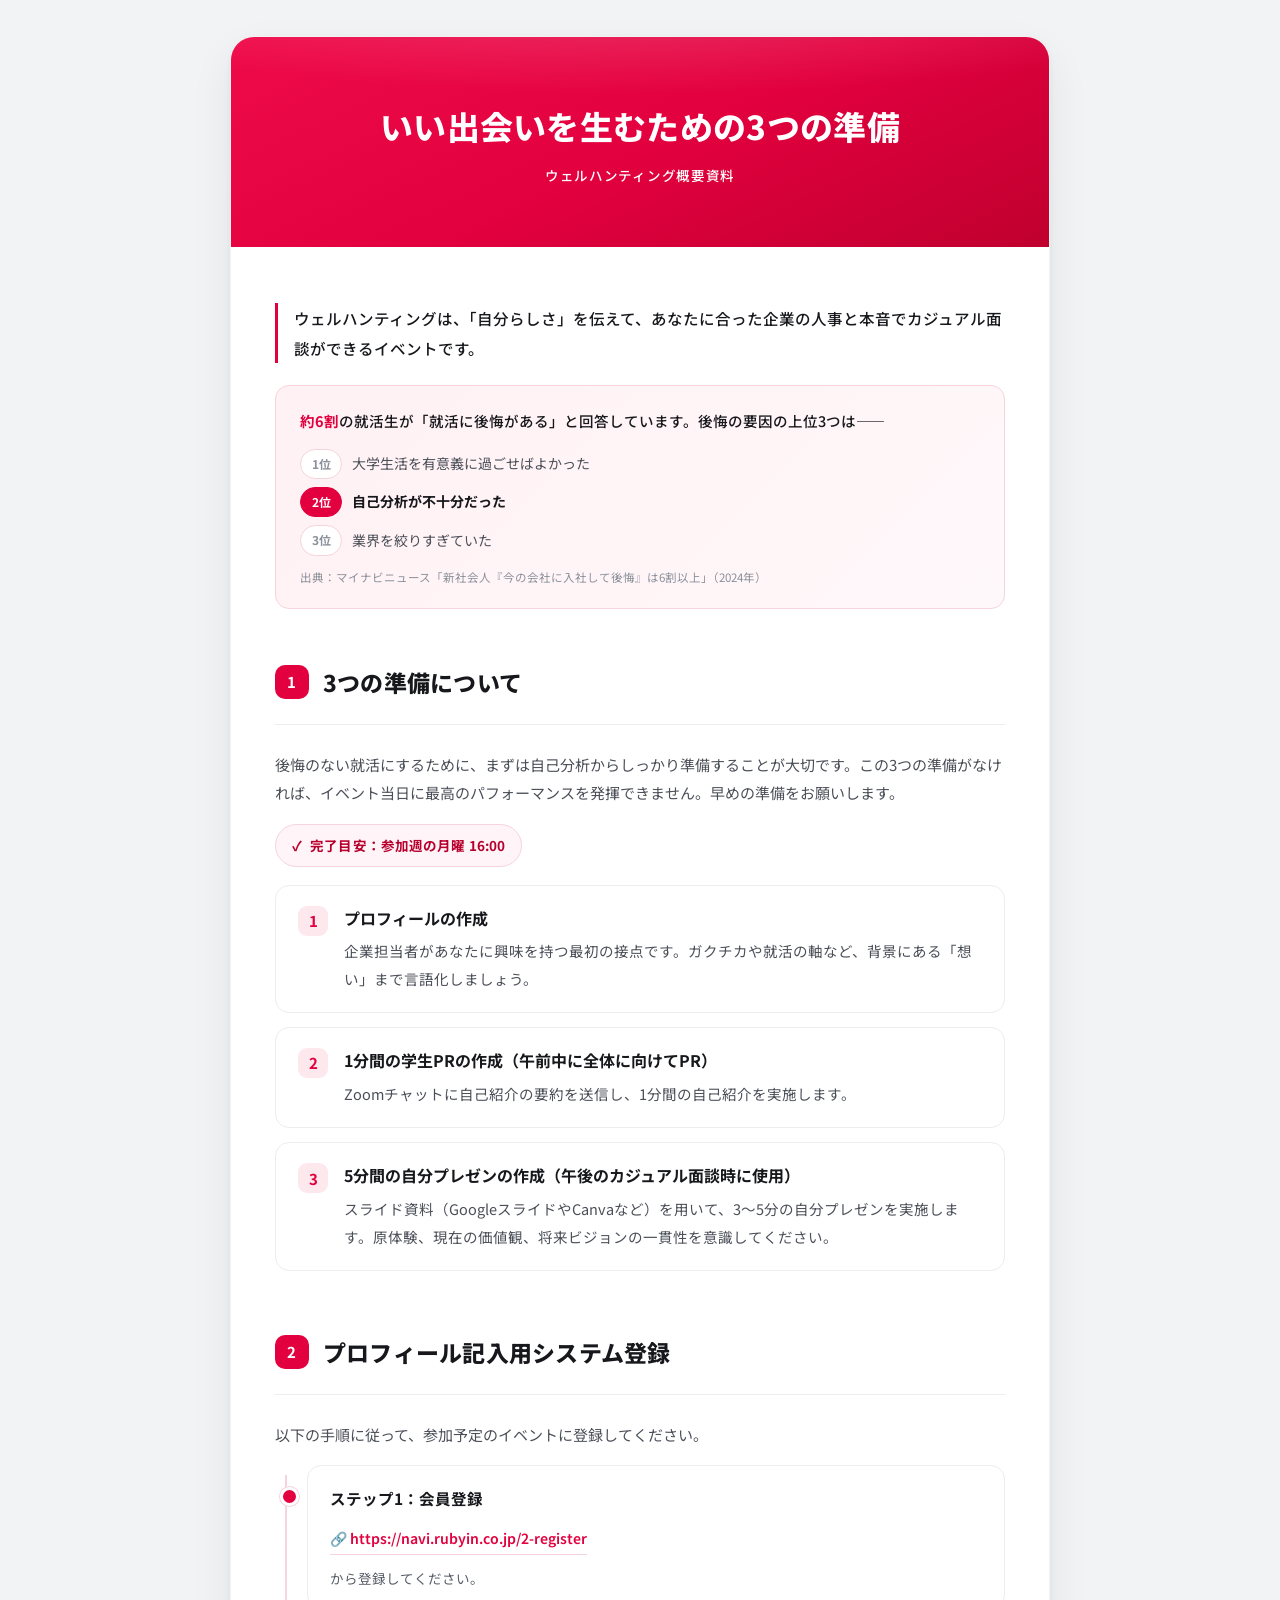
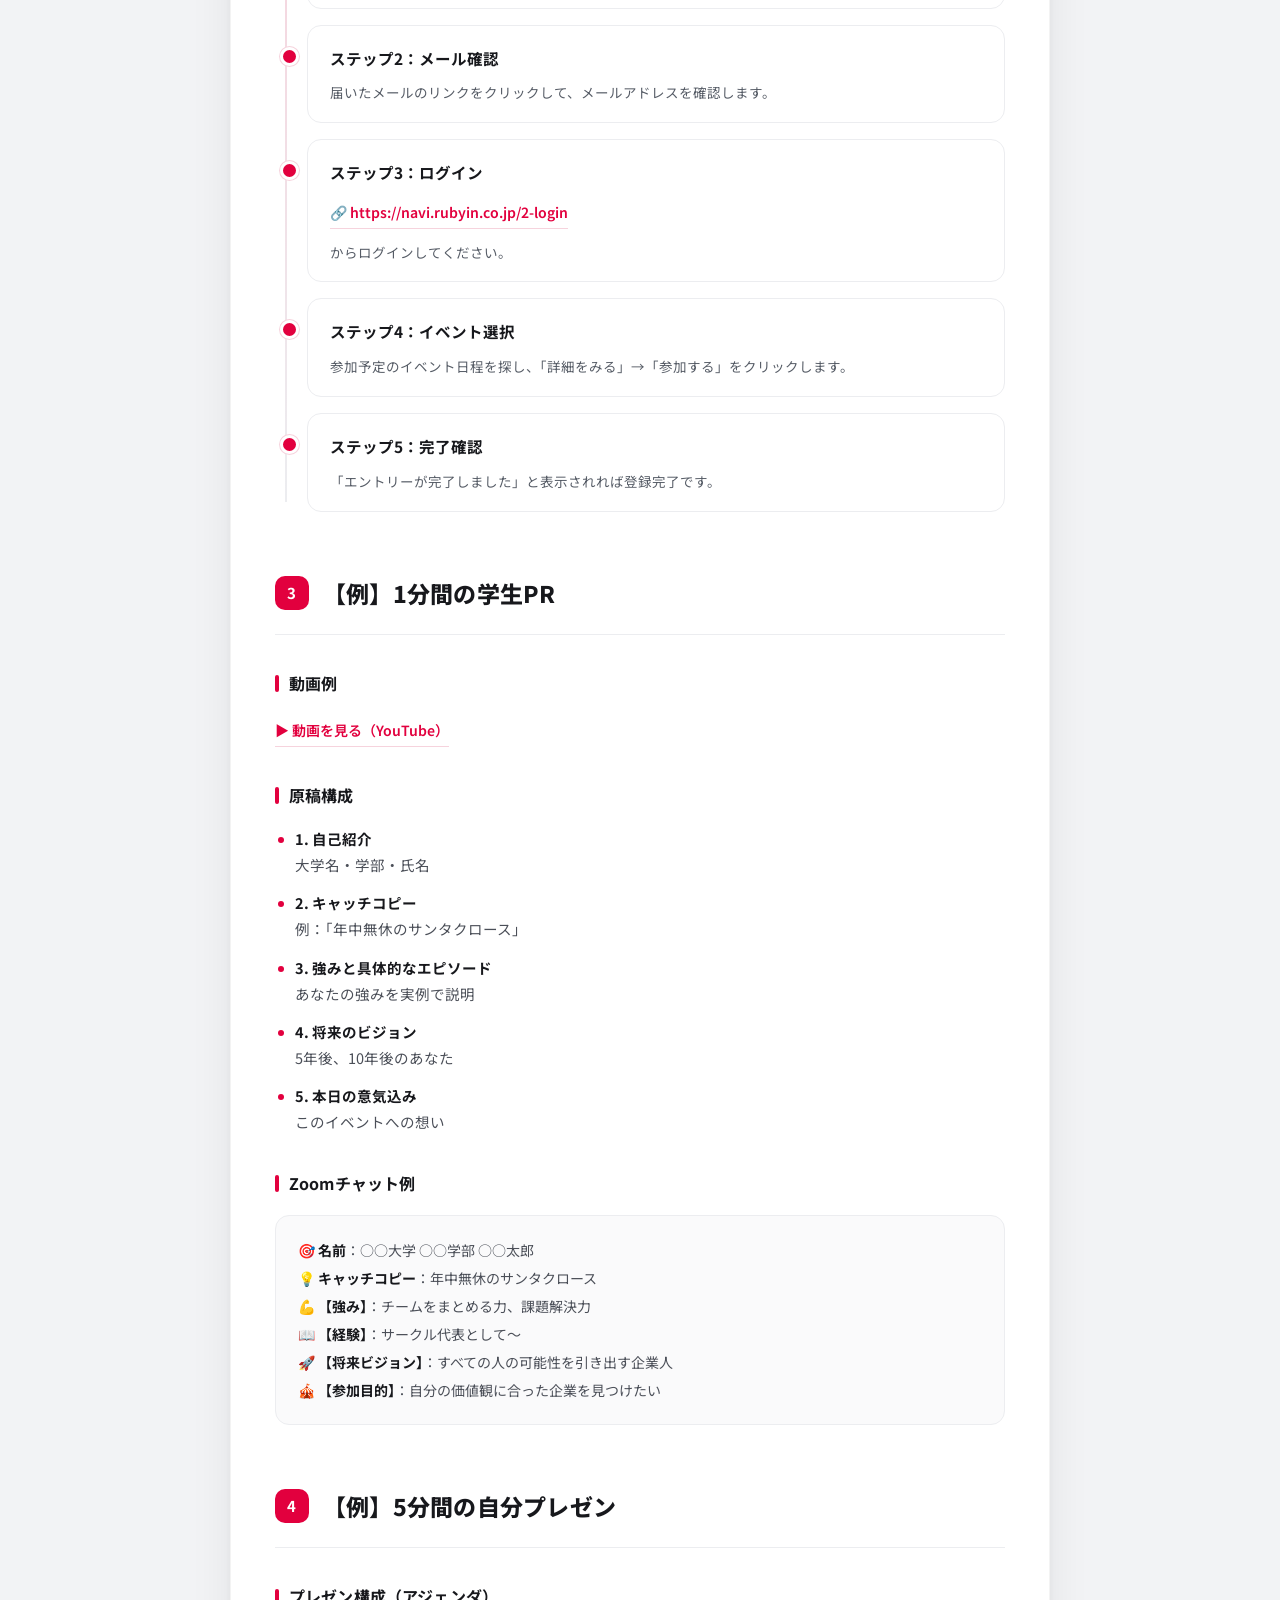
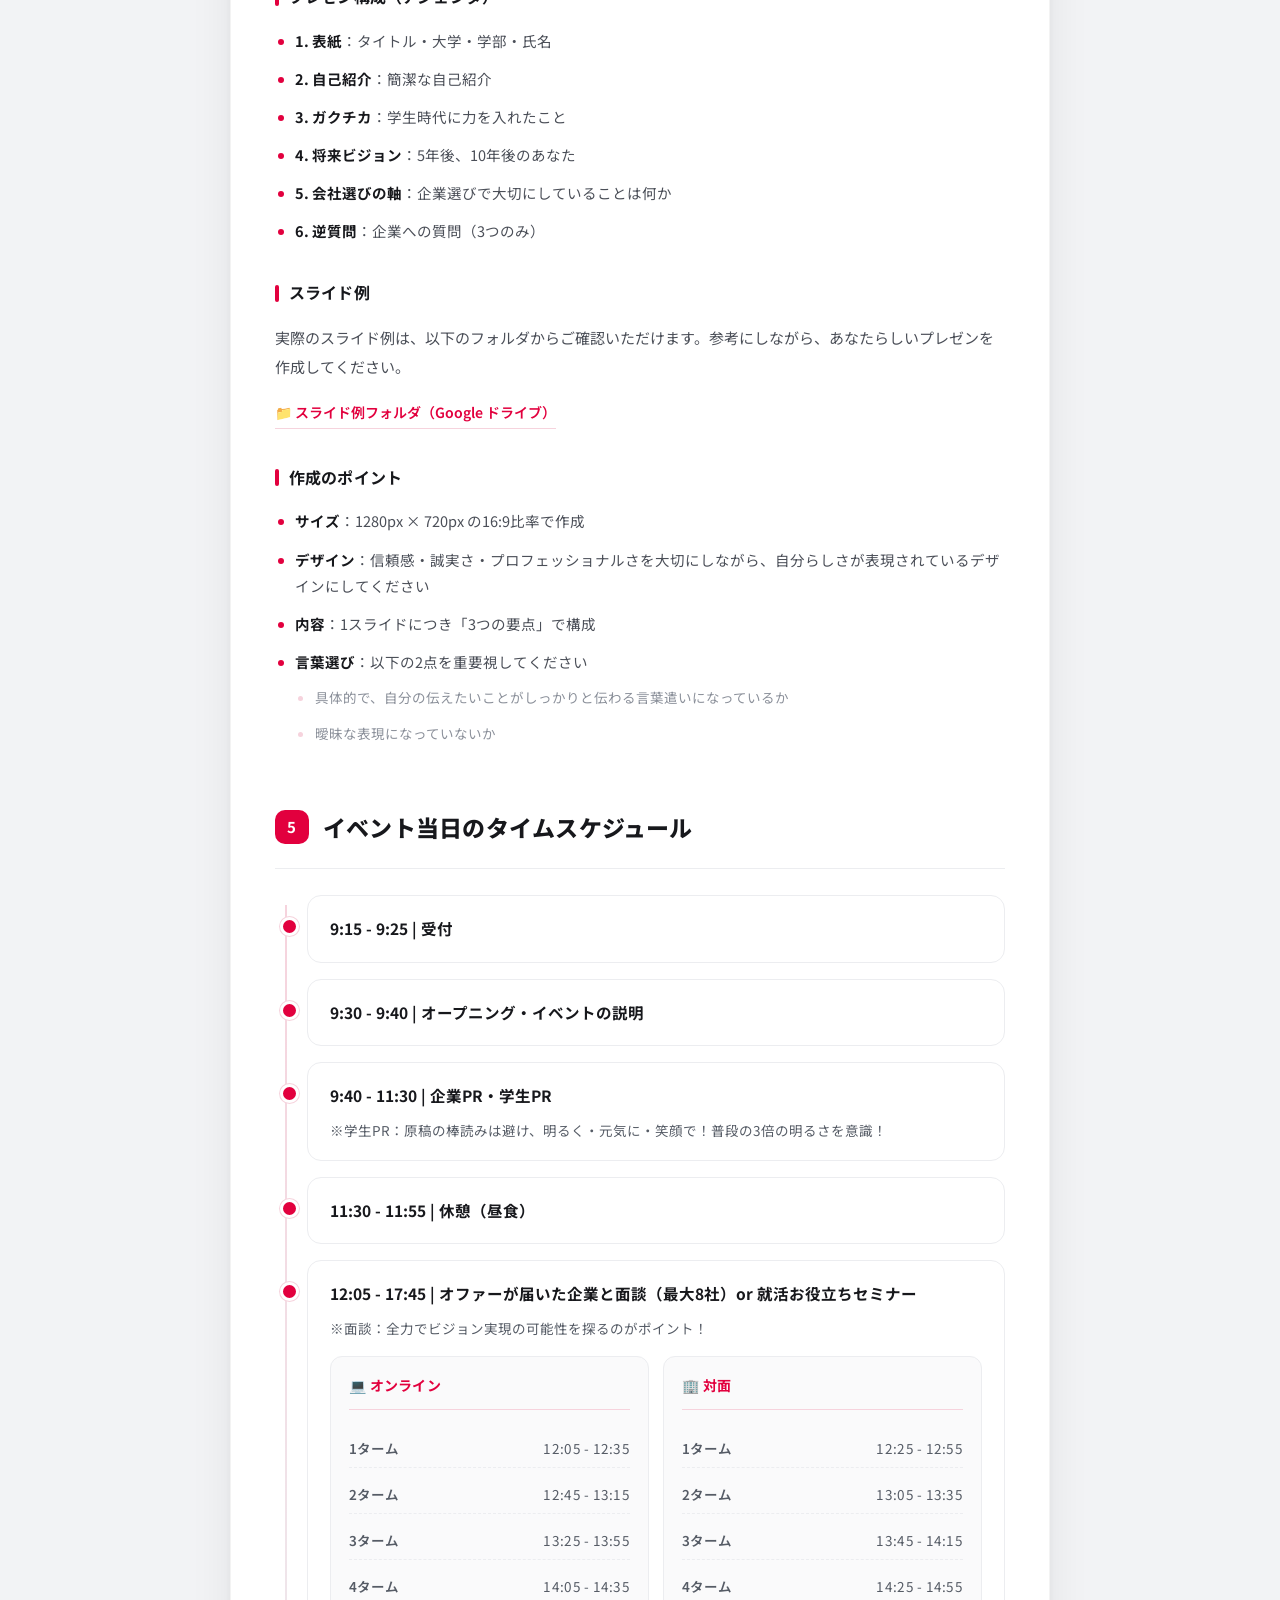
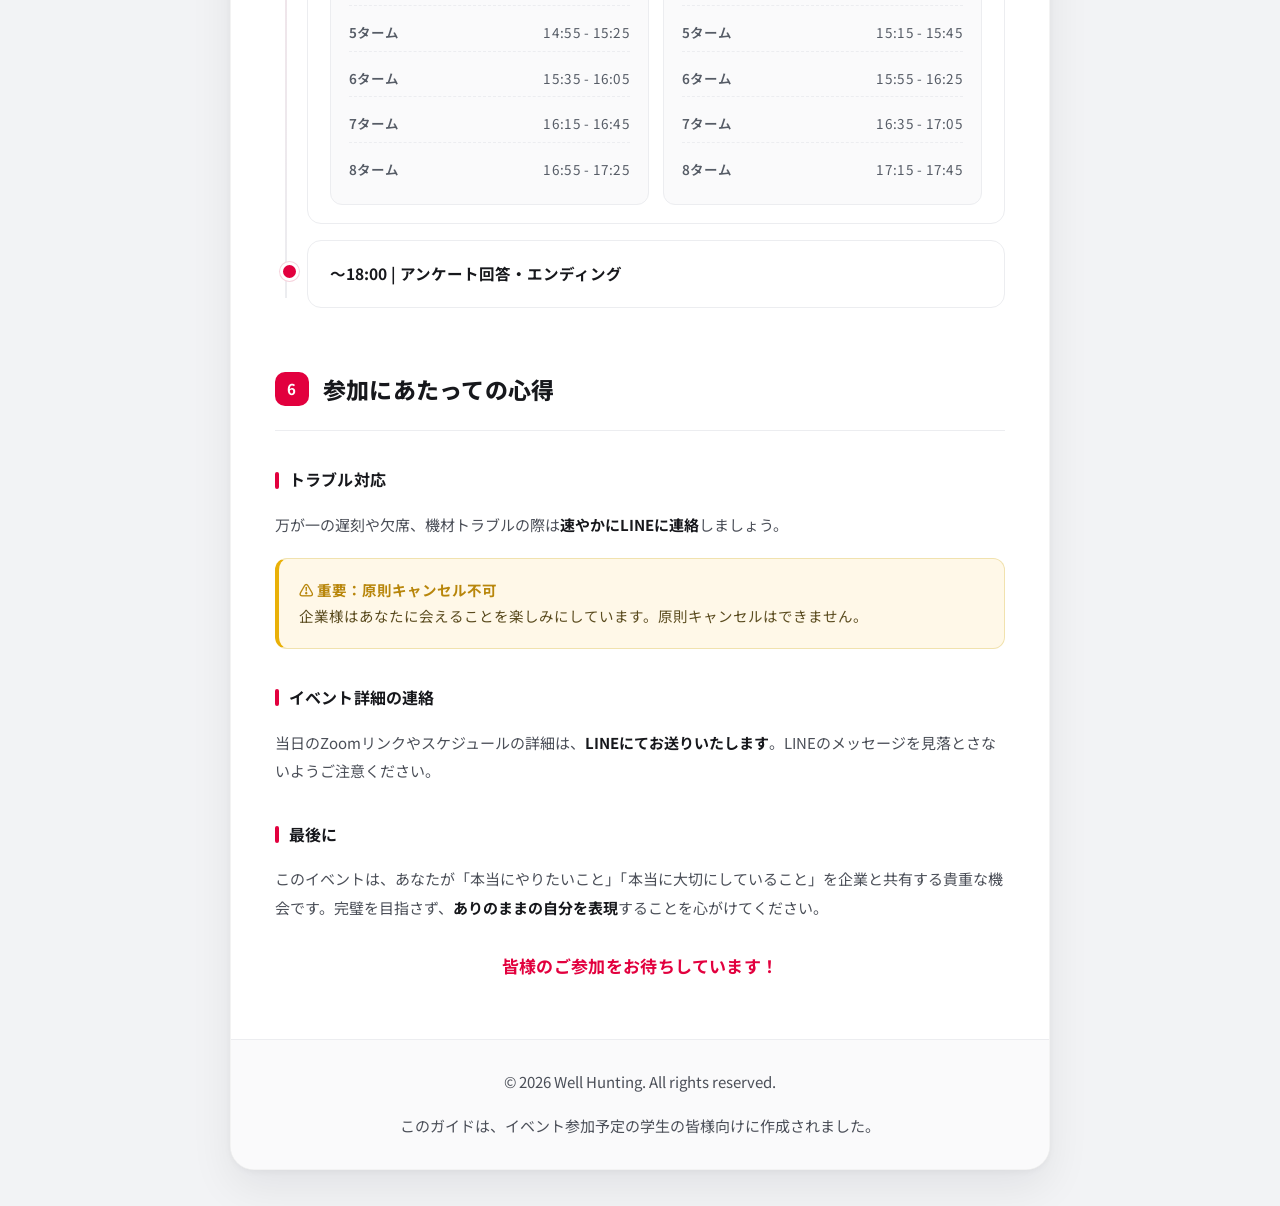
==== commit 04fbe549: "event-guide: スマホでタイトルを2行に改行 - 「いい出会いを生むための / 3つの準備」でモバイル(〜768px)のみ改行 - デスクトップは1行のまま  Co-Authored-By:" ====
--- a/event-guide.html
+++ b/event-guide.html
@@ -91,6 +91,10 @@
       margin-bottom: 14px;
     }
 
+    .title-break {
+      display: none;
+    }
+
     header p {
       position: relative;
       z-index: 1;
@@ -633,6 +637,10 @@
         font-size: 25px;
       }
 
+      .title-break {
+        display: inline;
+      }
+
       .content {
         padding: 36px 20px;
       }
@@ -663,7 +671,7 @@
 <body>
   <div class="container">
     <header>
-      <h1>いい出会いを生むための3つの準備</h1>
+      <h1>いい出会いを生むための<br class="title-break">3つの準備</h1>
       <p>ウェルハンティング概要資料</p>
     </header>
 
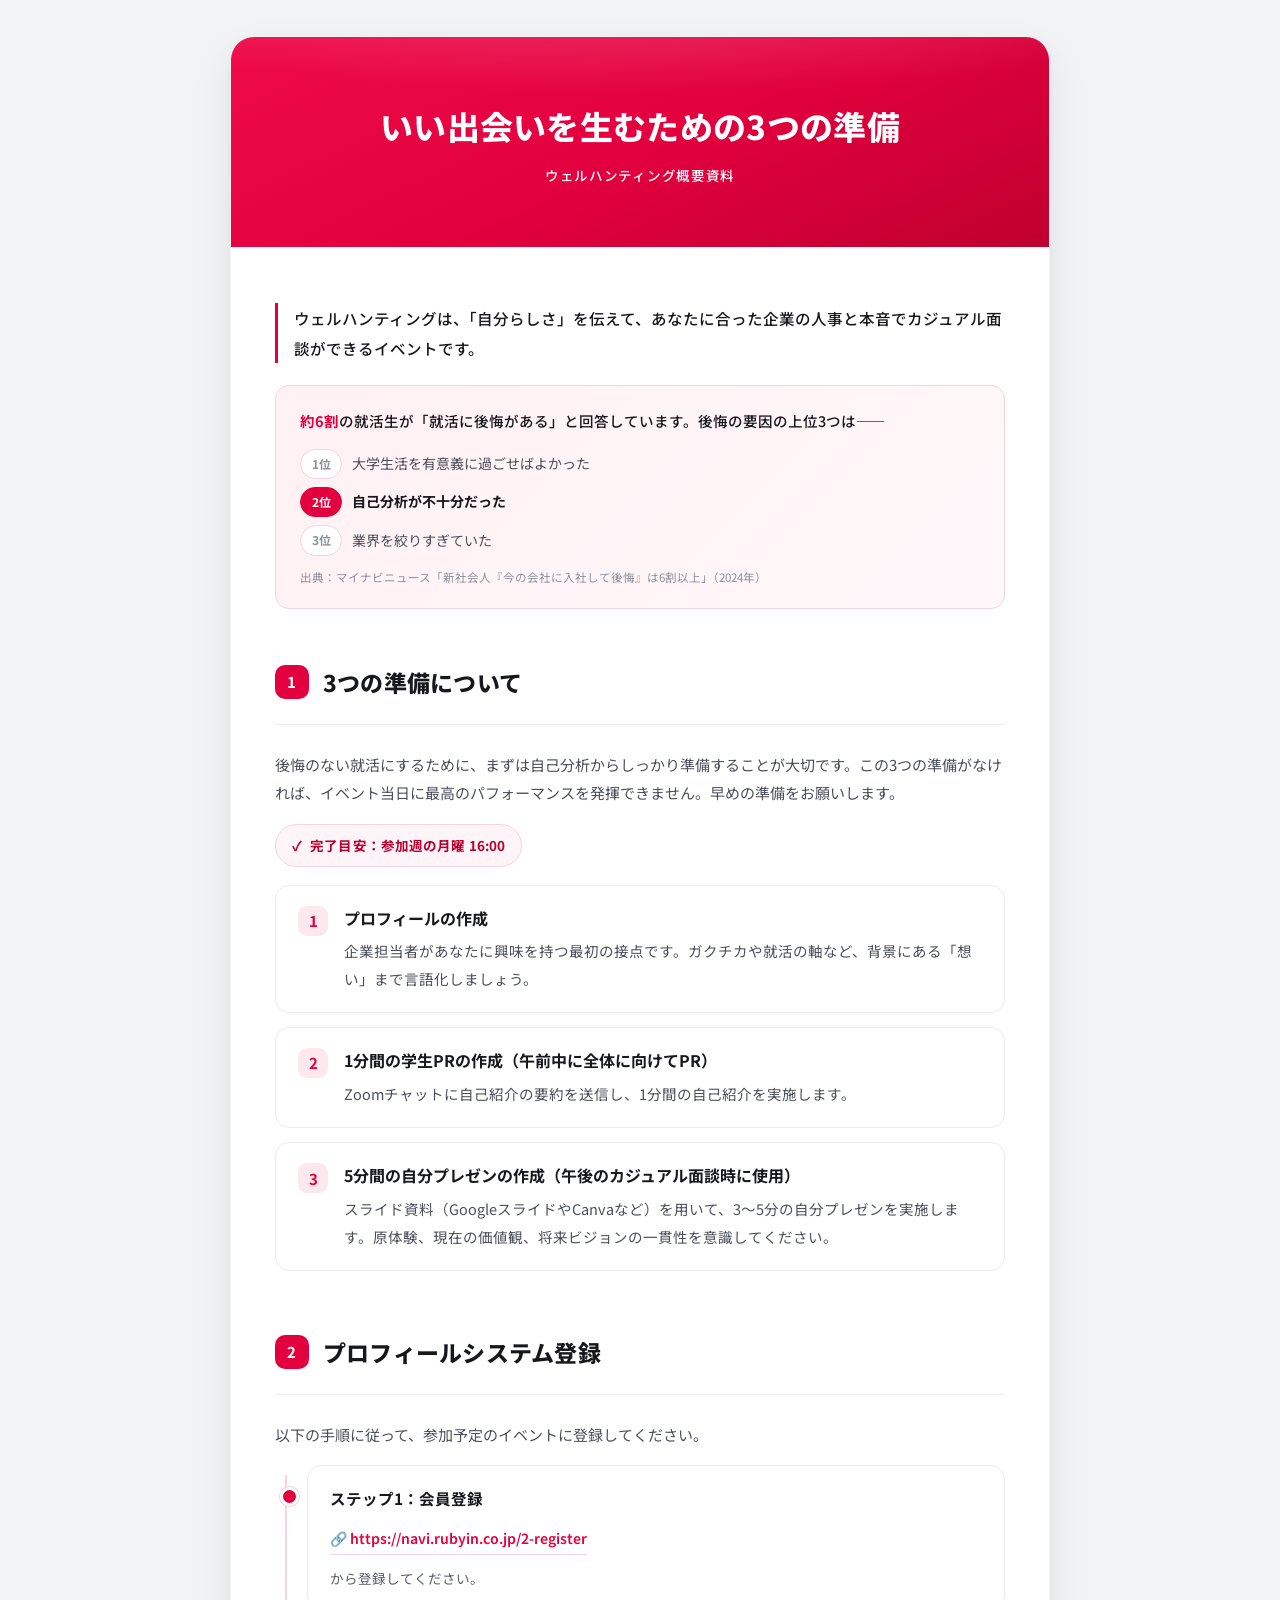
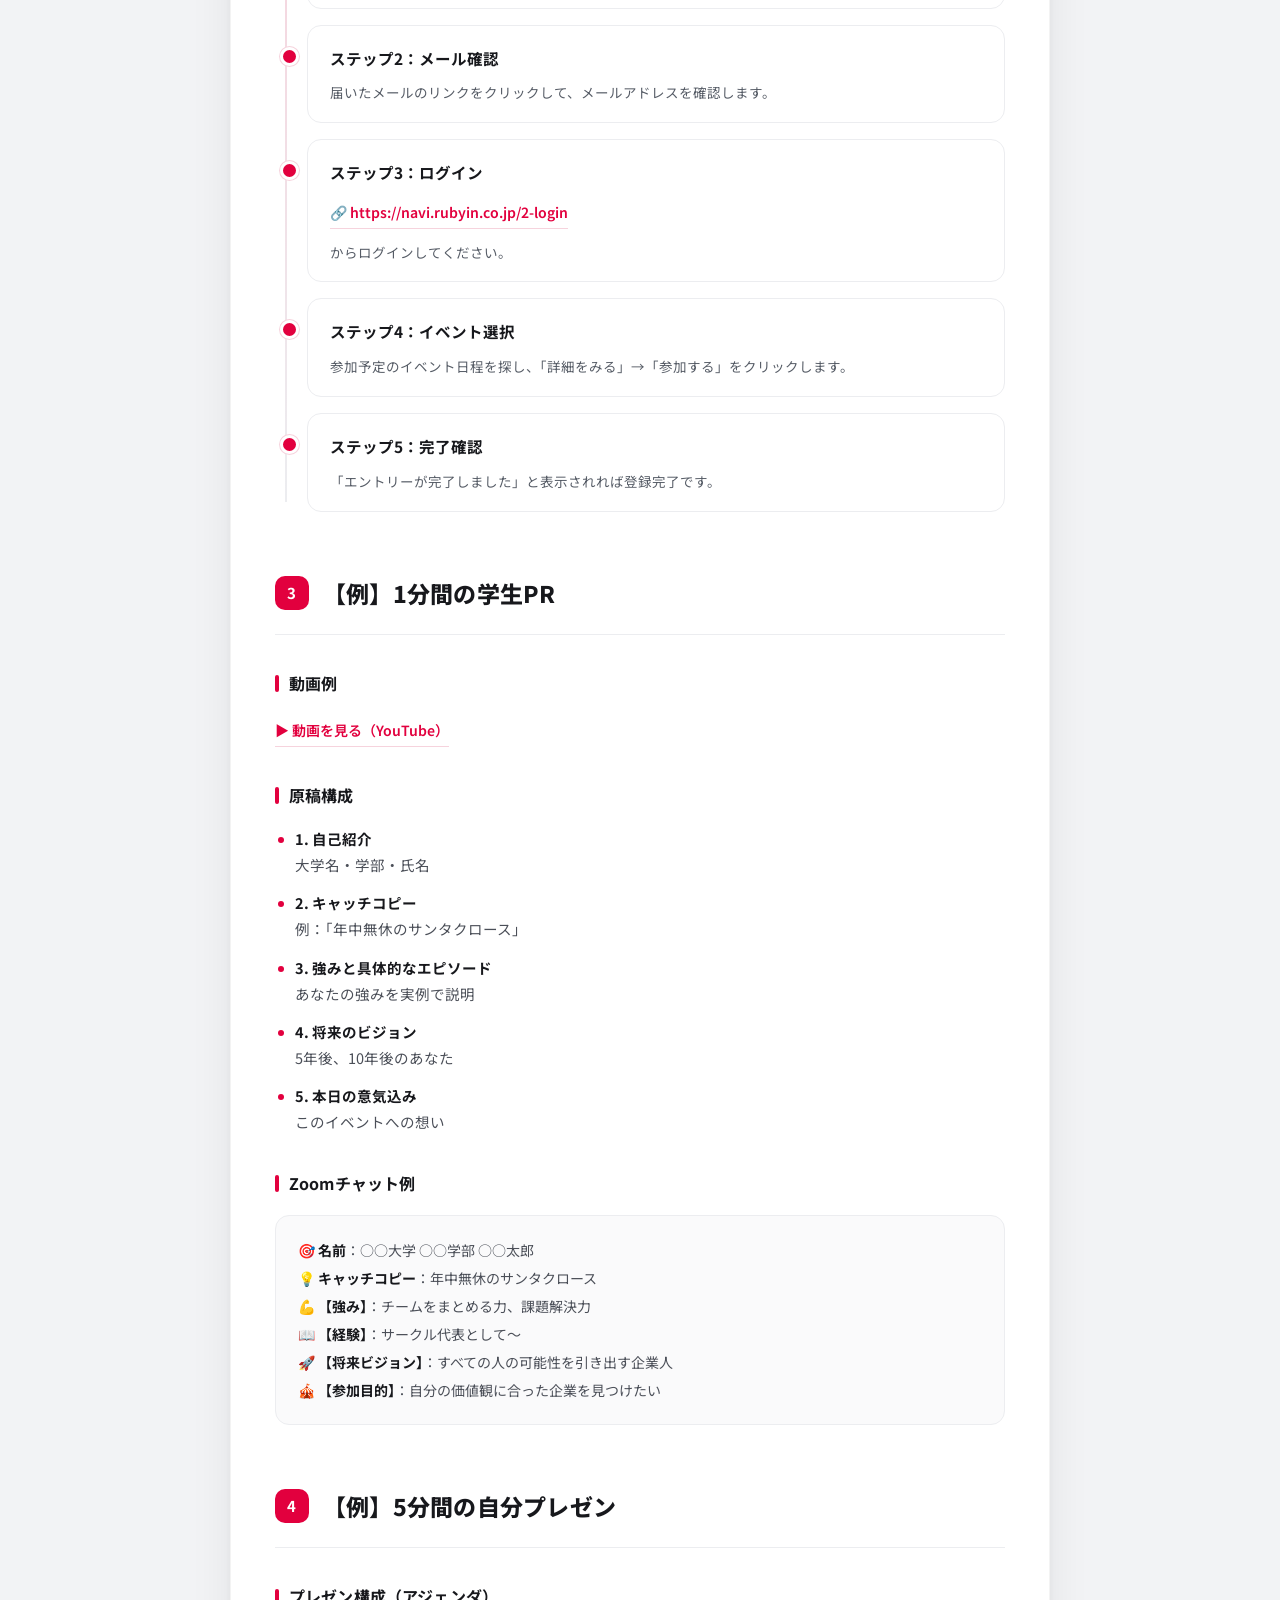
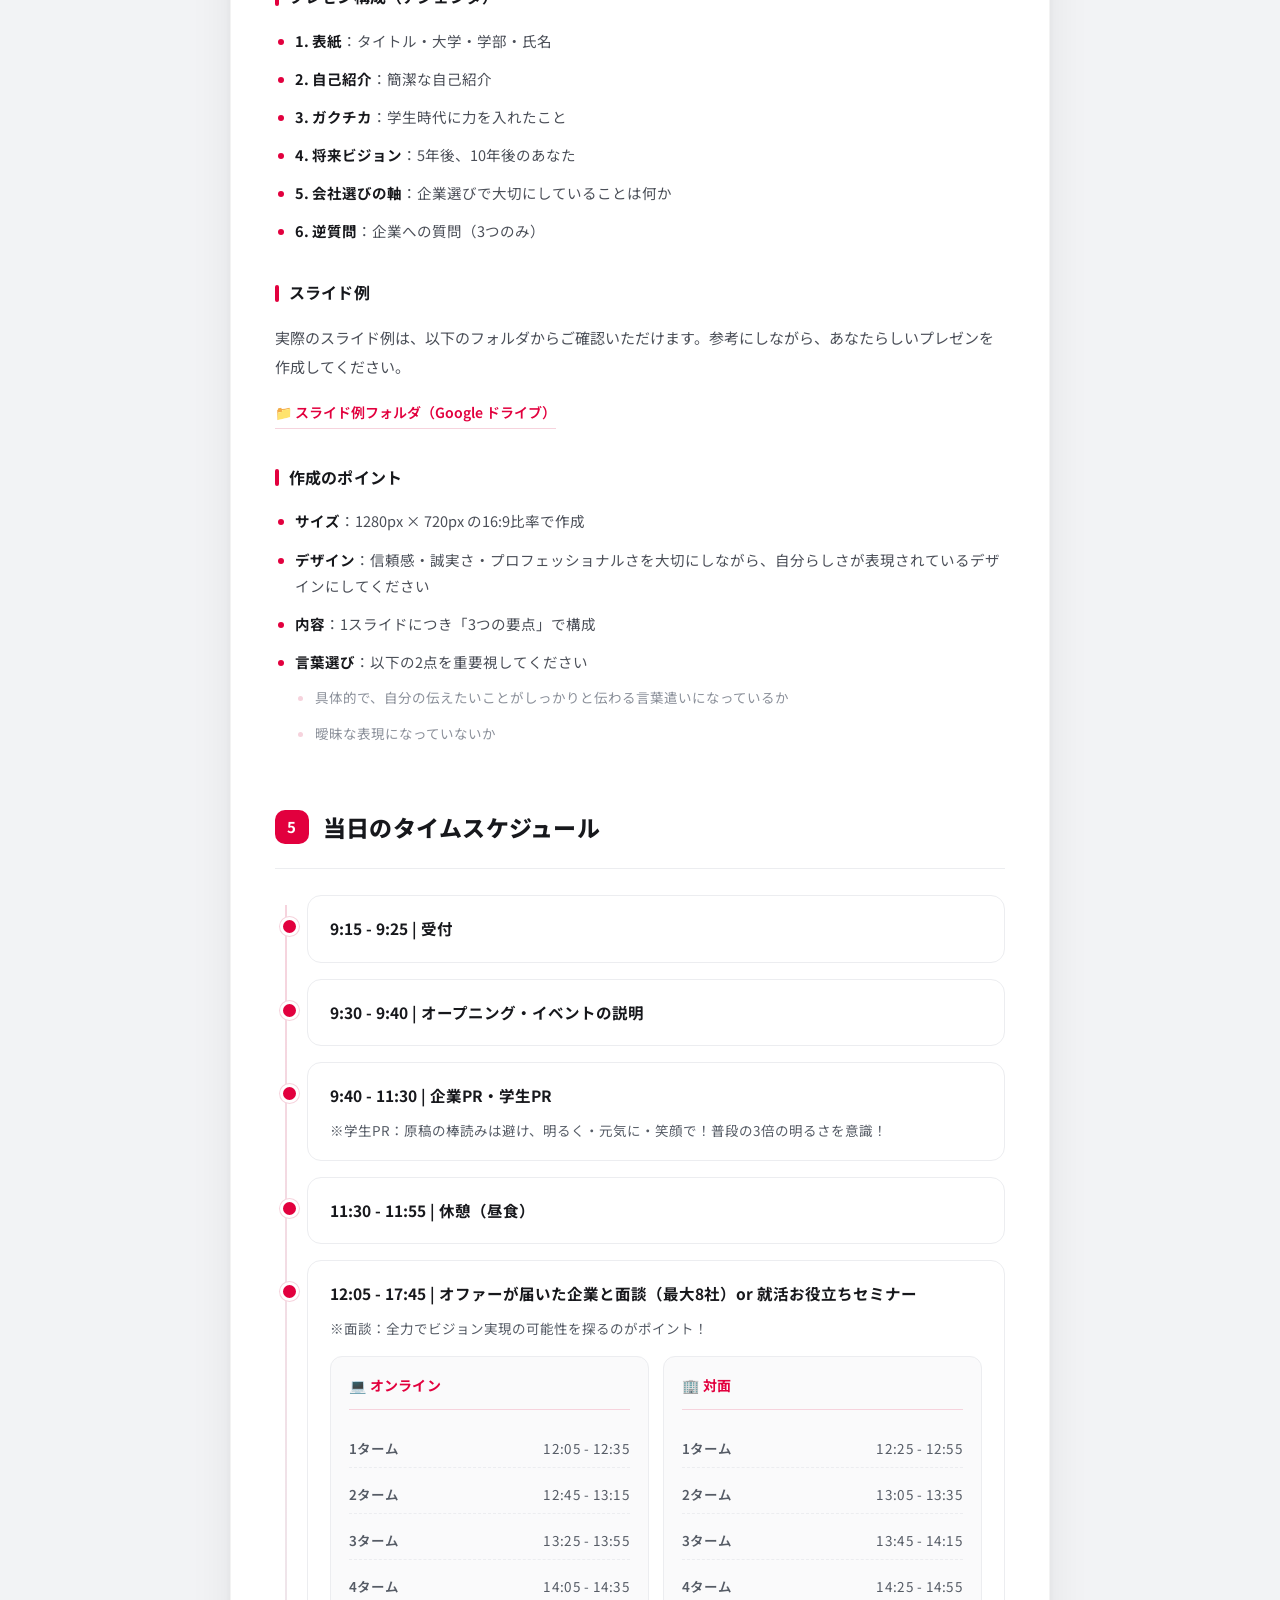
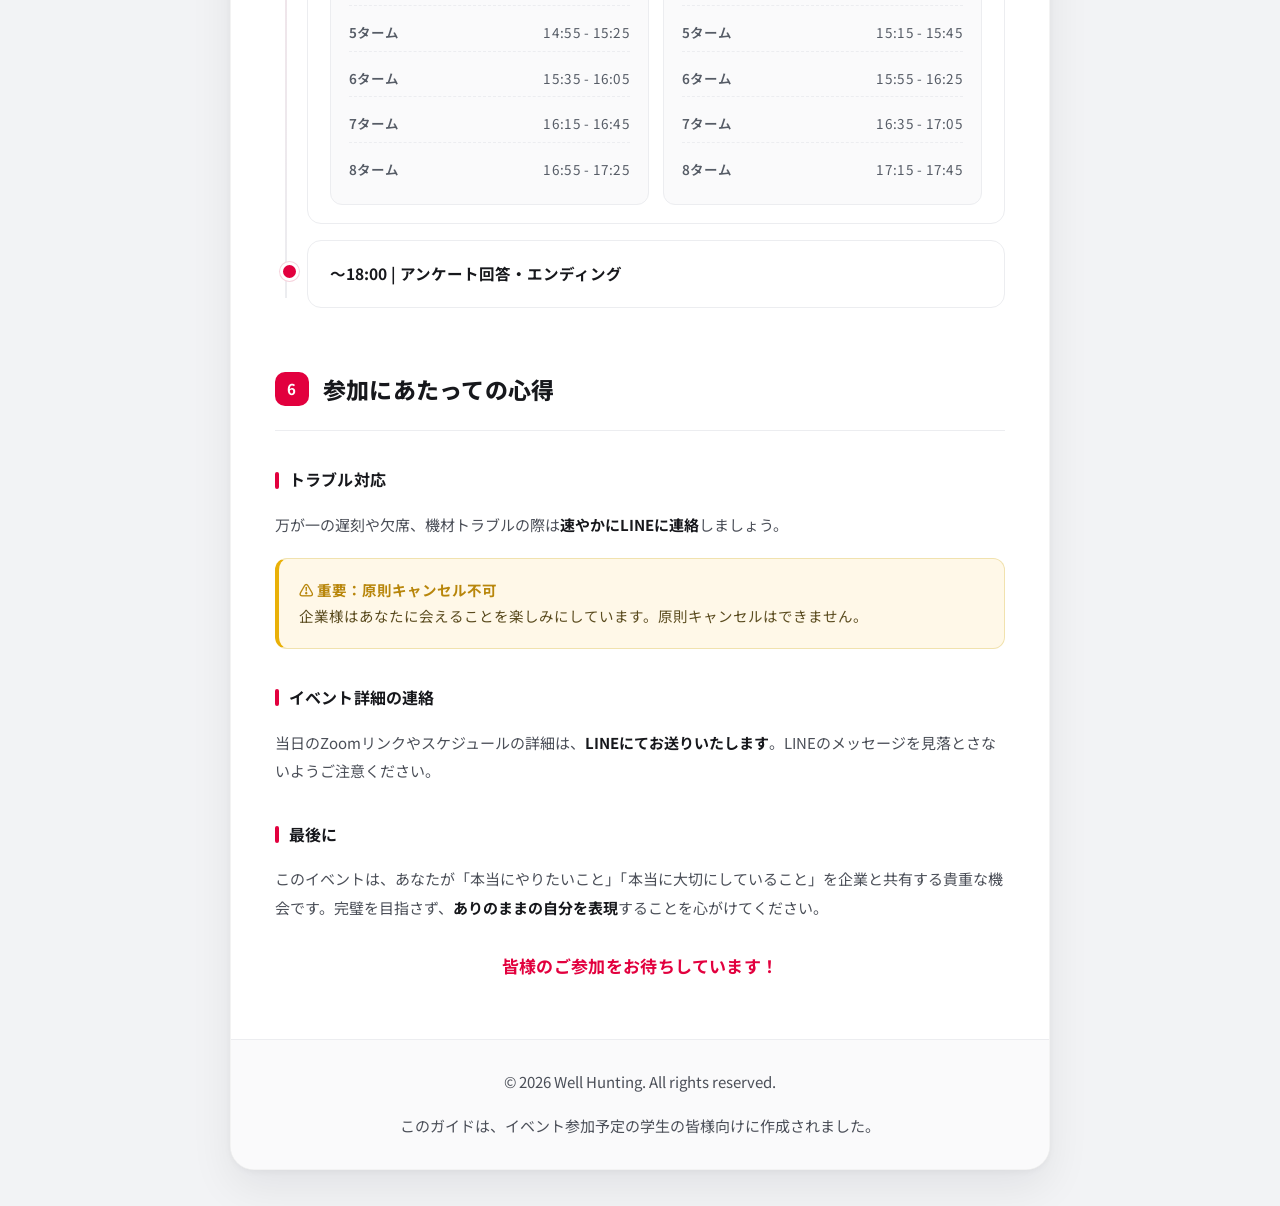
==== commit 8225f01c: "event-guide: セクション2・5の見出しを短縮 - 2「プロフィール記入用システム登録」→「プロフィールシステム登録」 - 5「イベント当日のタイムスケジュール」→「当日のタイムスケジュール" ====
--- a/event-guide.html
+++ b/event-guide.html
@@ -724,7 +724,7 @@
 
       <!-- セクション2: プロフィール記入用システム登録 -->
       <section>
-        <h2><span class="sec-num">2</span>プロフィール記入用システム登録</h2>
+        <h2><span class="sec-num">2</span>プロフィールシステム登録</h2>
         <p>以下の手順に従って、参加予定のイベントに登録してください。</p>
 
         <div class="timeline">
@@ -818,7 +818,7 @@
 
       <!-- セクション5: 当日スケジュール -->
       <section>
-        <h2><span class="sec-num">5</span>イベント当日のタイムスケジュール</h2>
+        <h2><span class="sec-num">5</span>当日のタイムスケジュール</h2>
 
         <div class="timeline">
           <div class="timeline-item">
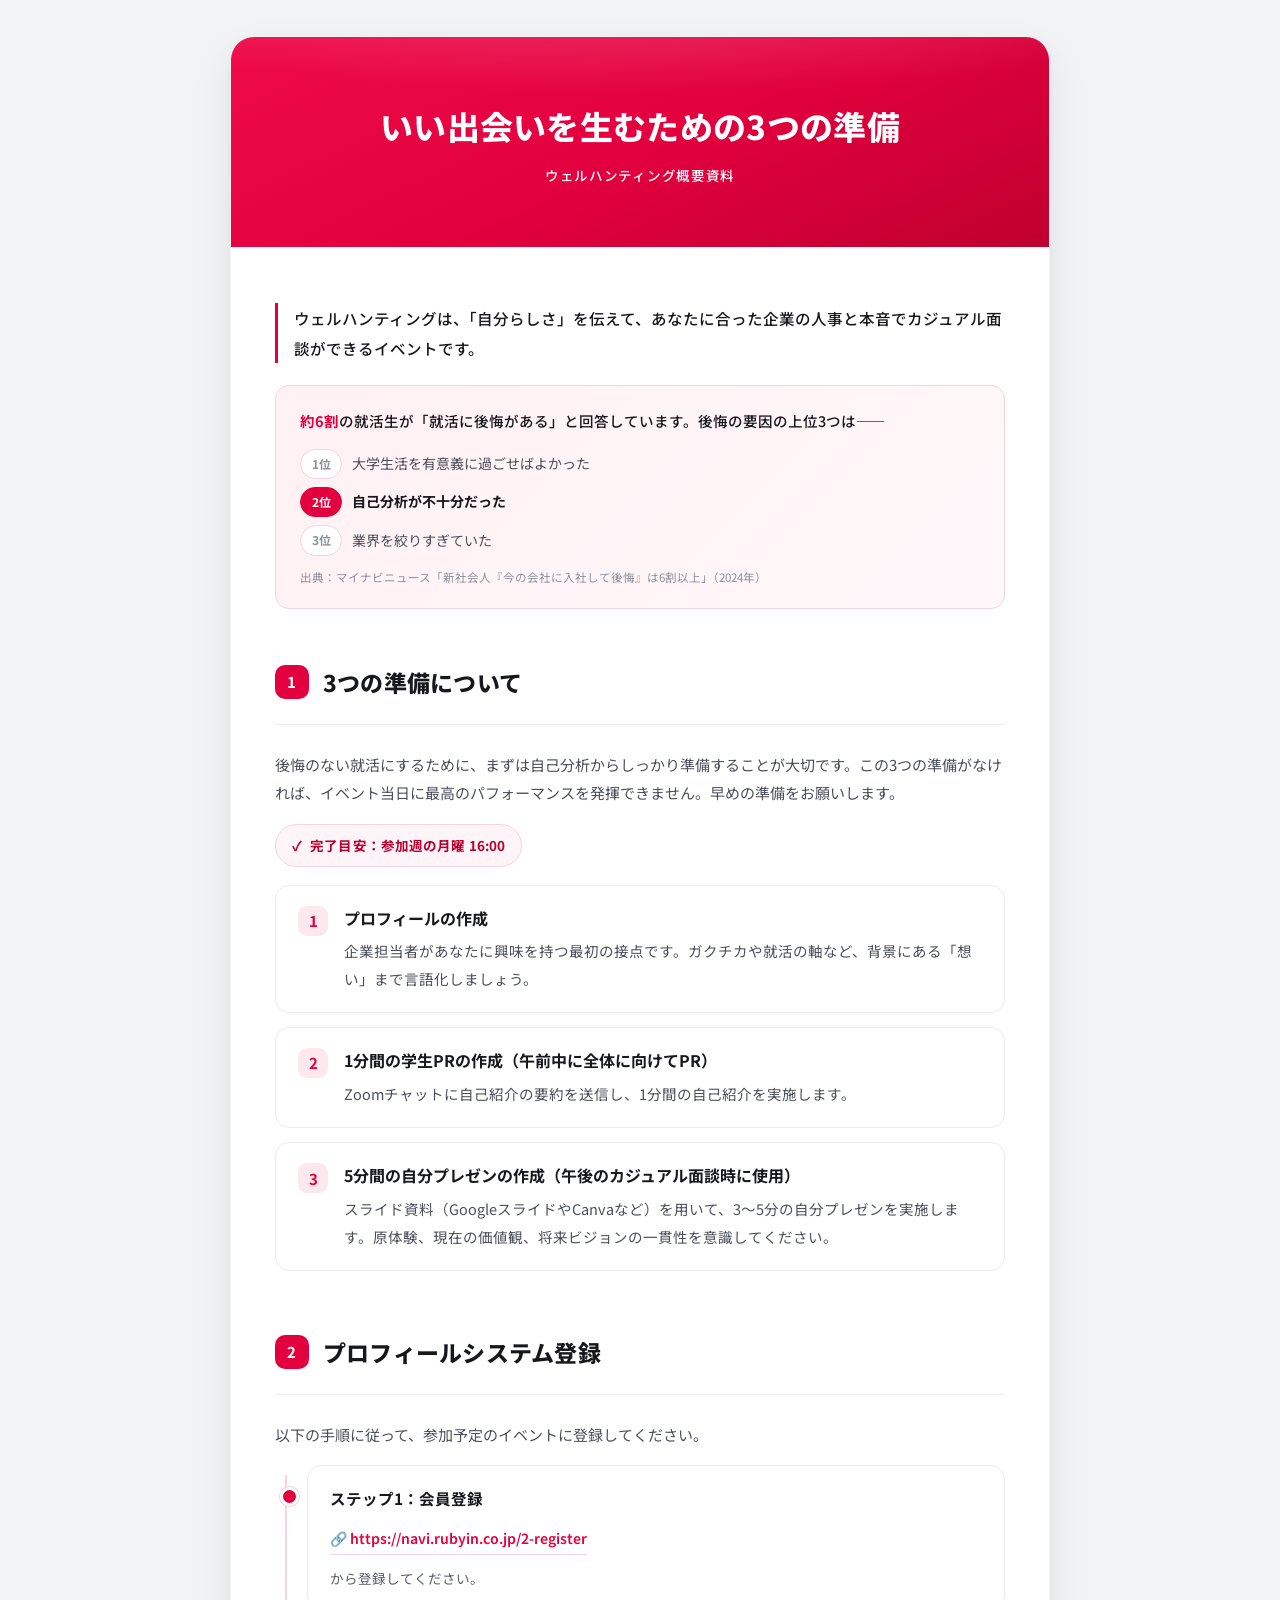
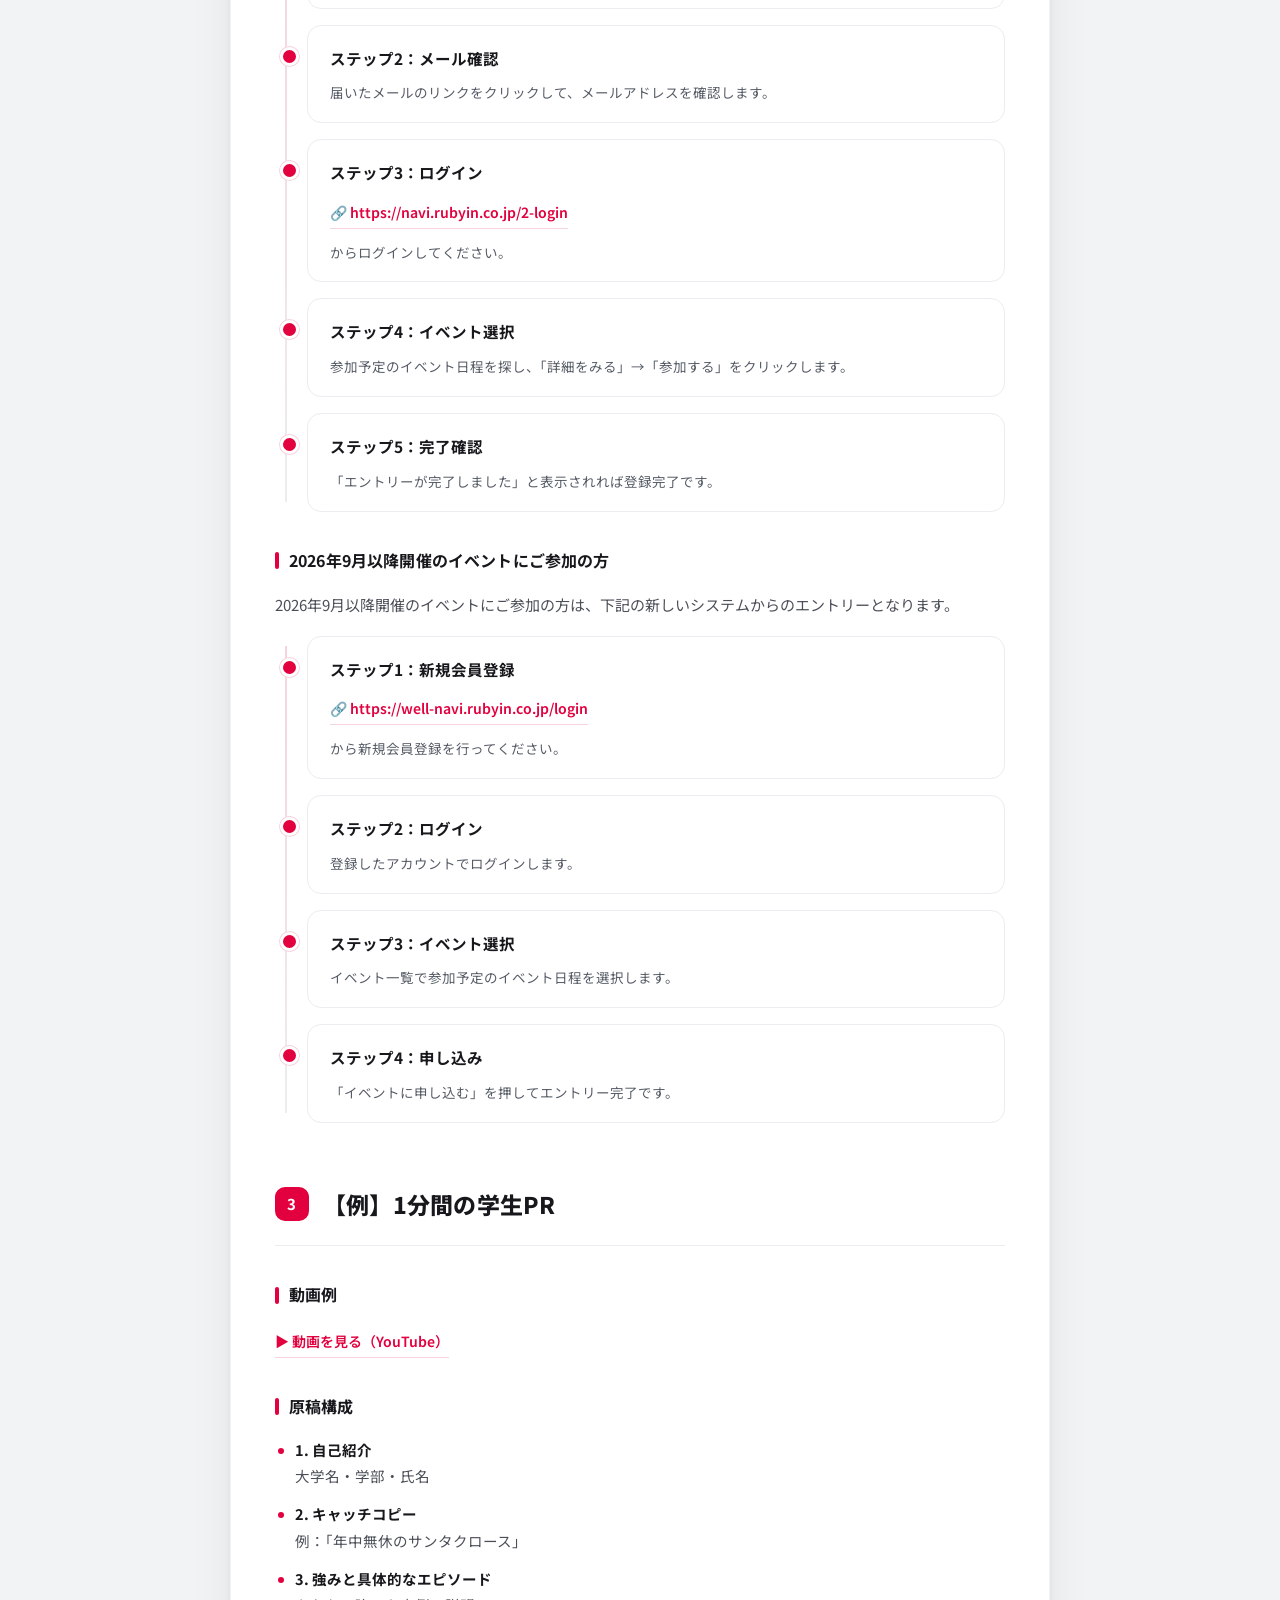
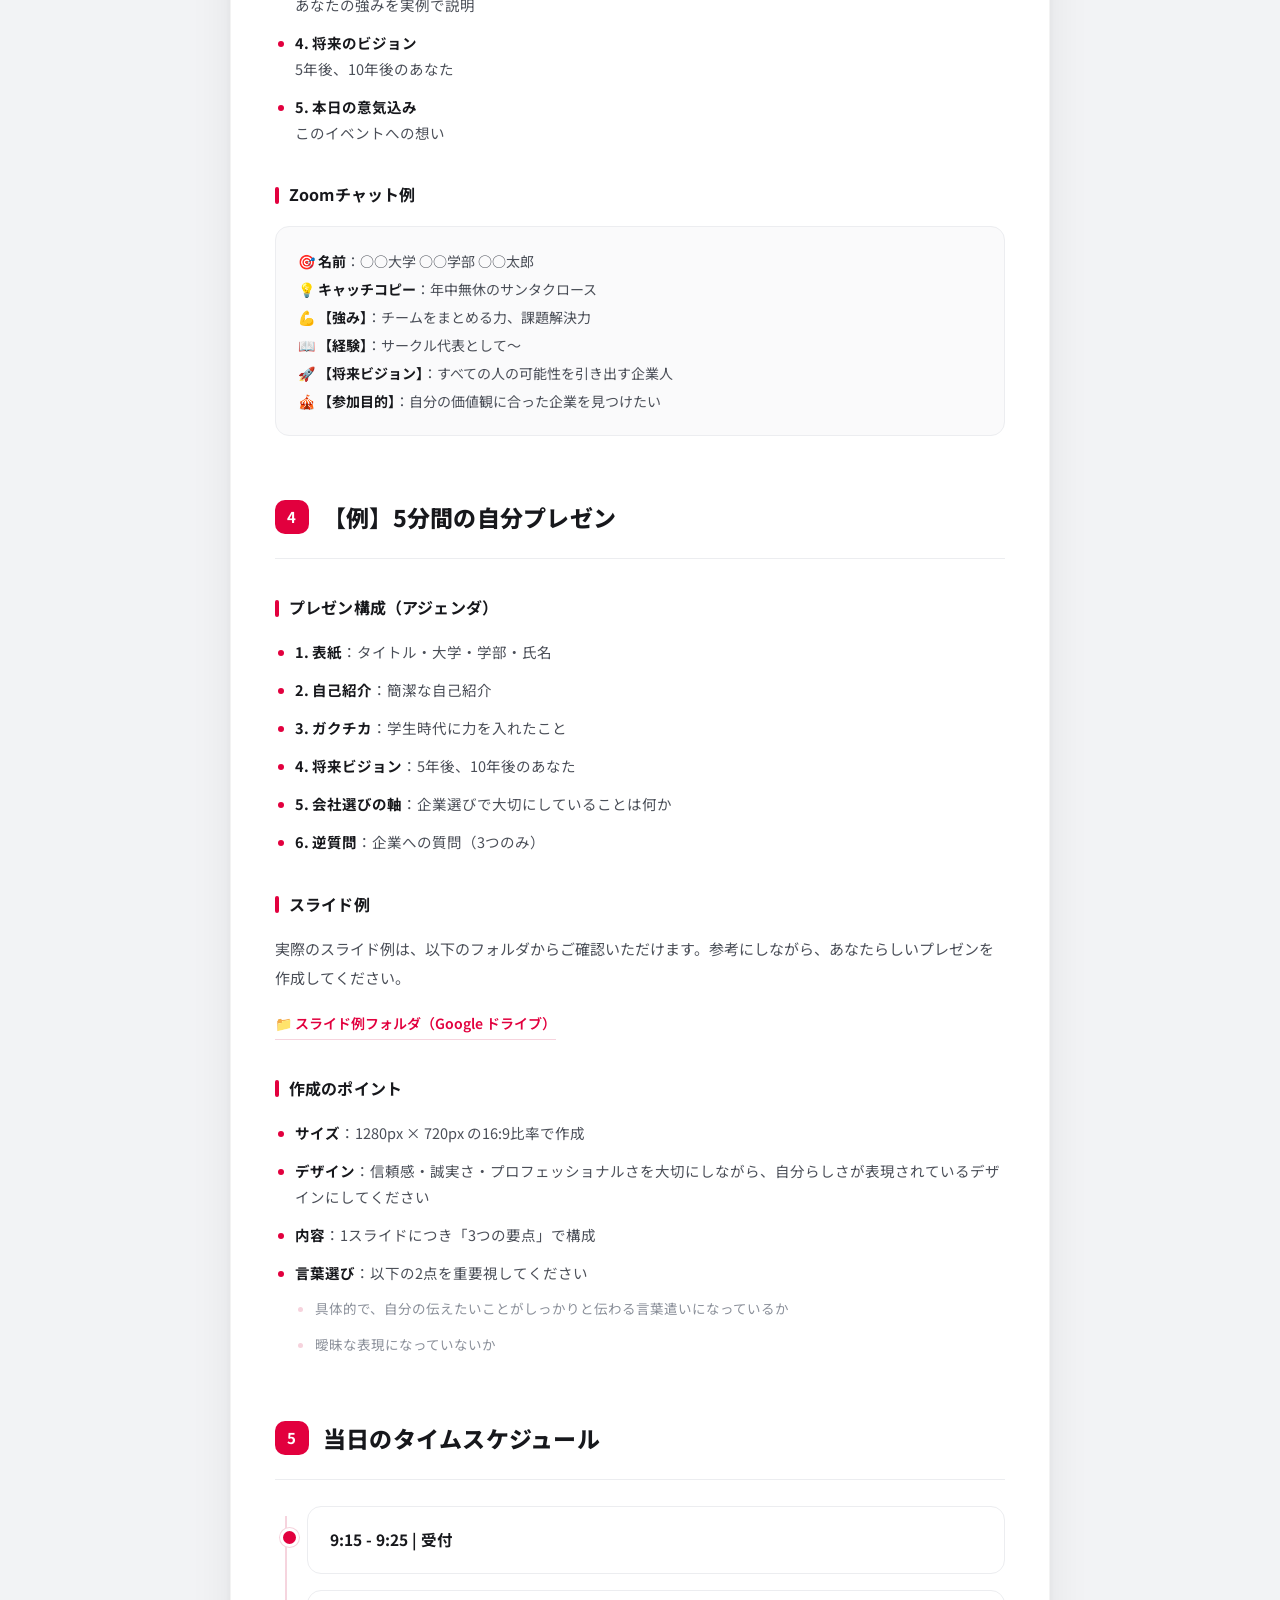
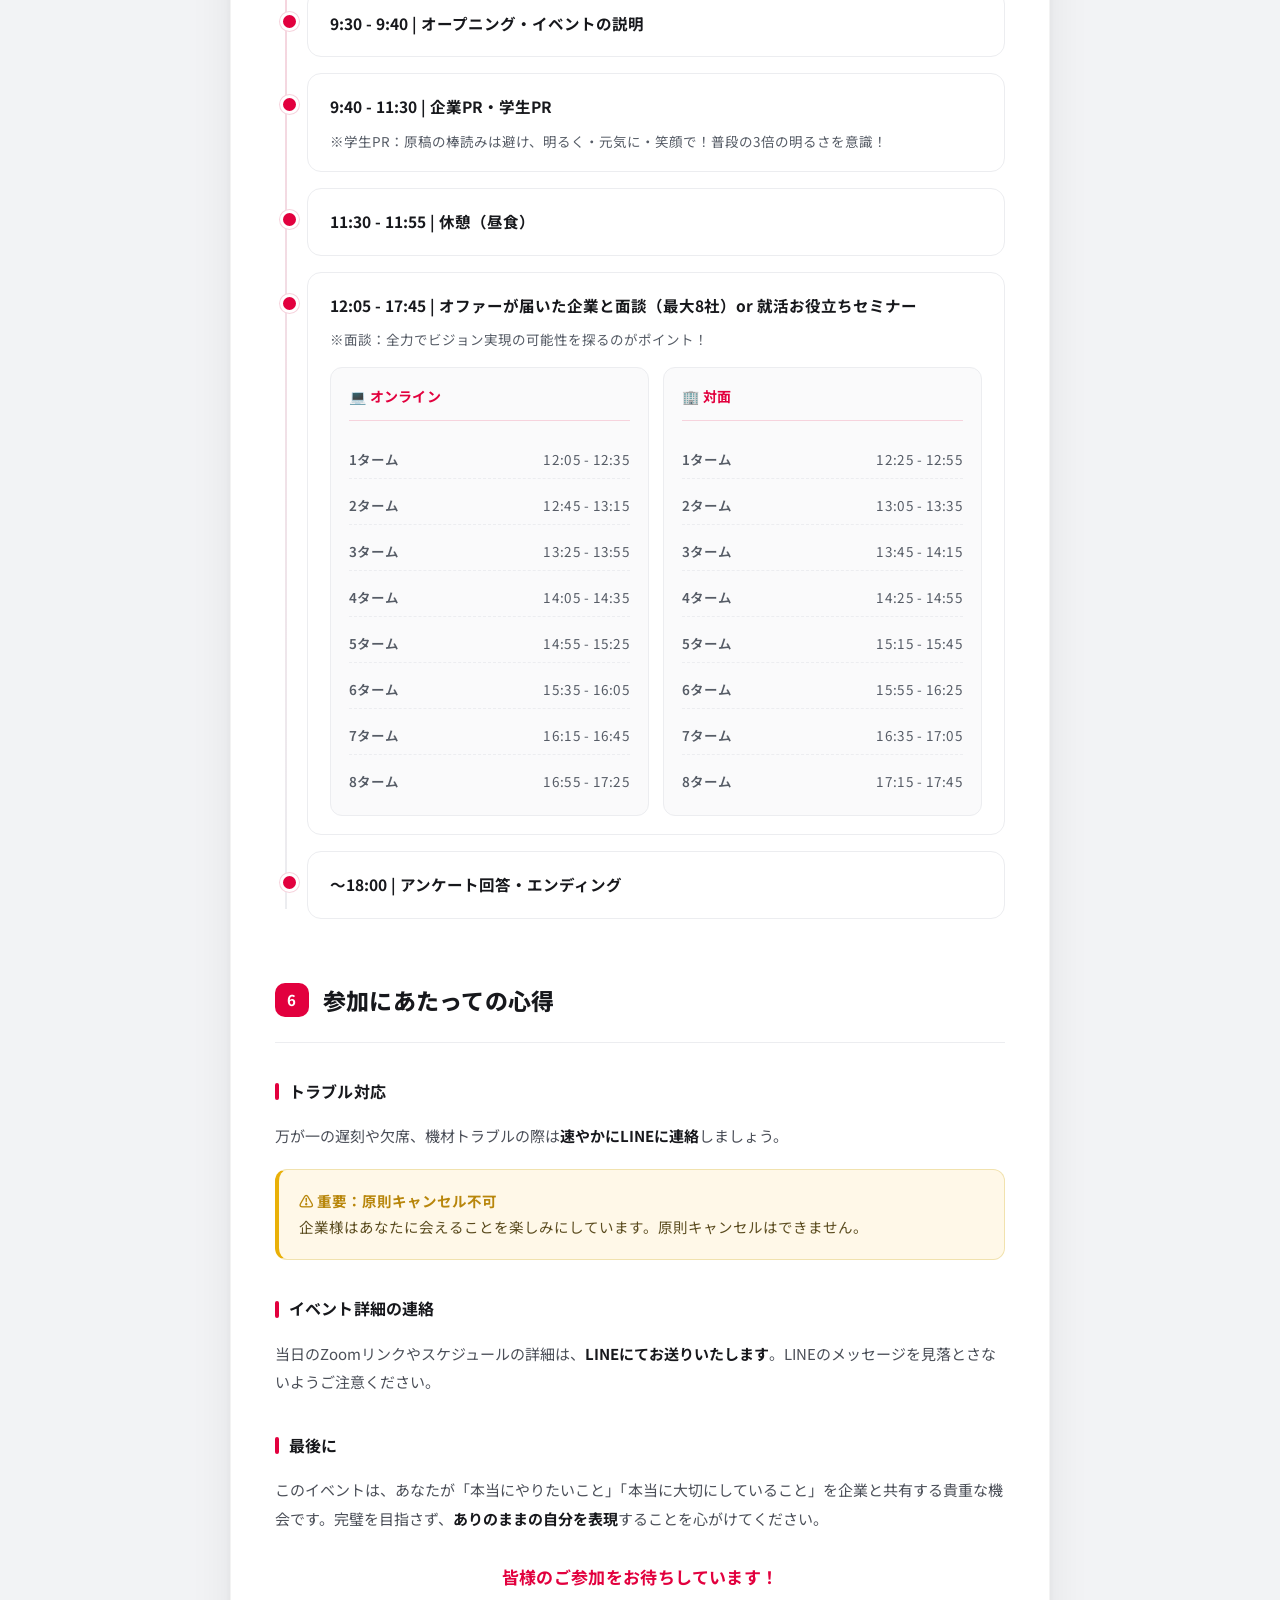
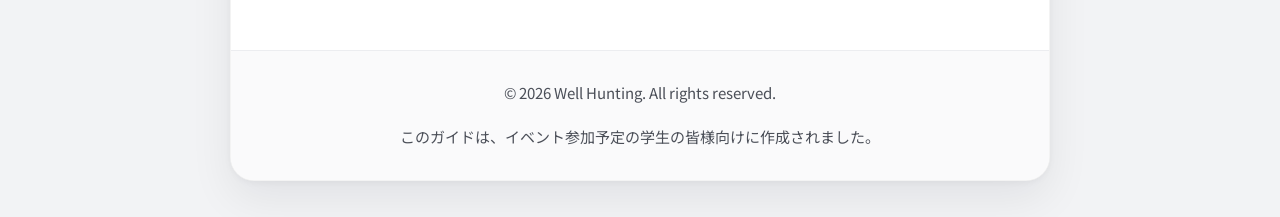
==== commit a6617c66: "event-guide: 2026年9月以降開催イベントの新エントリー方法を追記 well-navi.rubyin.co.jp/login からの新規会員登録フローを案内するセクションを追加  Co-" ====
--- a/event-guide.html
+++ b/event-guide.html
@@ -722,7 +722,7 @@
         </div>
       </section>
 
-      <!-- セクション2: プロフィール記入用システム登録 -->
+      <!-- セクション2: プロフィールシステム登録 -->
       <section>
         <h2><span class="sec-num">2</span>プロフィールシステム登録</h2>
         <p>以下の手順に従って、参加予定のイベントに登録してください。</p>
@@ -753,6 +753,32 @@
           <div class="timeline-item">
             <strong>ステップ5：完了確認</strong>
             <span>「エントリーが完了しました」と表示されれば登録完了です。</span>
+          </div>
+        </div>
+
+        <h3>2026年9月以降開催のイベントにご参加の方</h3>
+        <p>2026年9月以降開催のイベントにご参加の方は、下記の新しいシステムからのエントリーとなります。</p>
+
+        <div class="timeline">
+          <div class="timeline-item">
+            <strong>ステップ1：新規会員登録</strong><br>
+            <a class="btn-link" href="https://well-navi.rubyin.co.jp/login" target="_blank" rel="noopener noreferrer">🔗 https://well-navi.rubyin.co.jp/login</a>
+            <span>から新規会員登録を行ってください。</span>
+          </div>
+
+          <div class="timeline-item">
+            <strong>ステップ2：ログイン</strong>
+            <span>登録したアカウントでログインします。</span>
+          </div>
+
+          <div class="timeline-item">
+            <strong>ステップ3：イベント選択</strong>
+            <span>イベント一覧で参加予定のイベント日程を選択します。</span>
+          </div>
+
+          <div class="timeline-item">
+            <strong>ステップ4：申し込み</strong>
+            <span>「イベントに申し込む」を押してエントリー完了です。</span>
           </div>
         </div>
       </section>
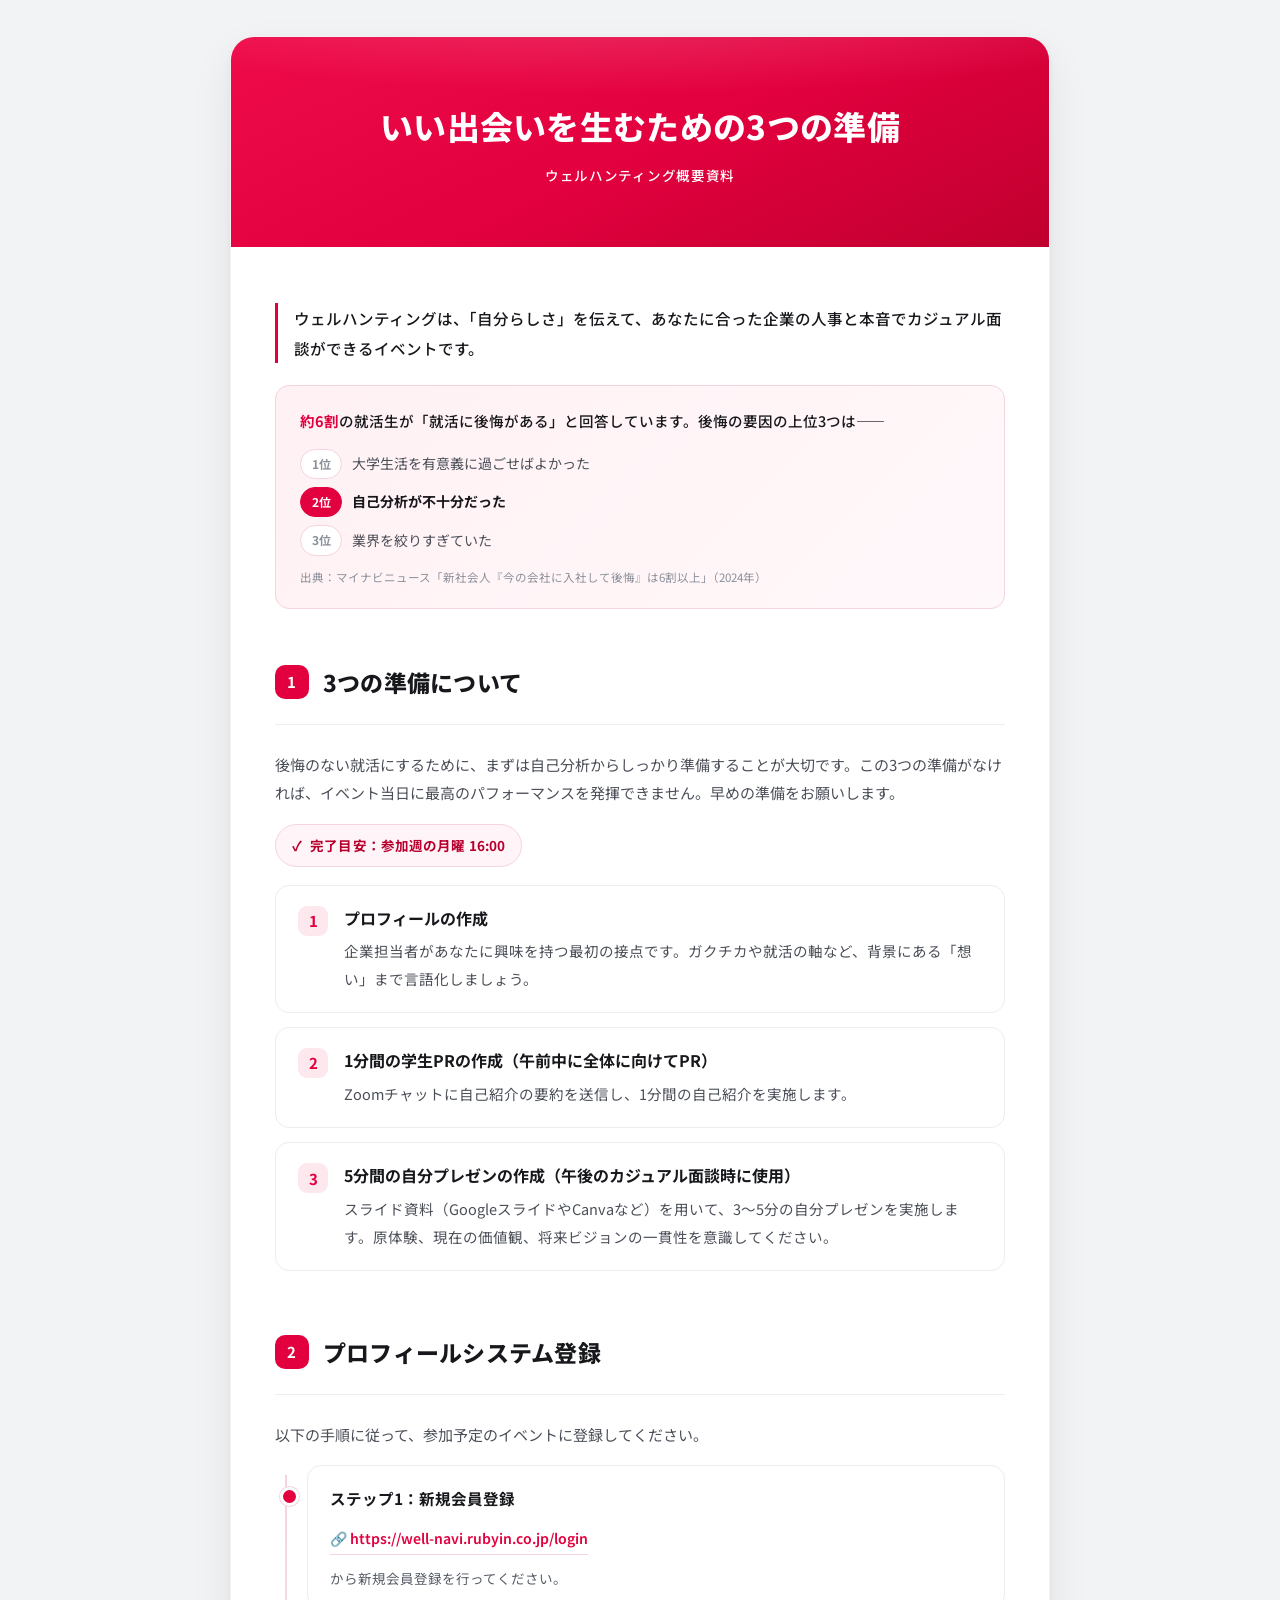
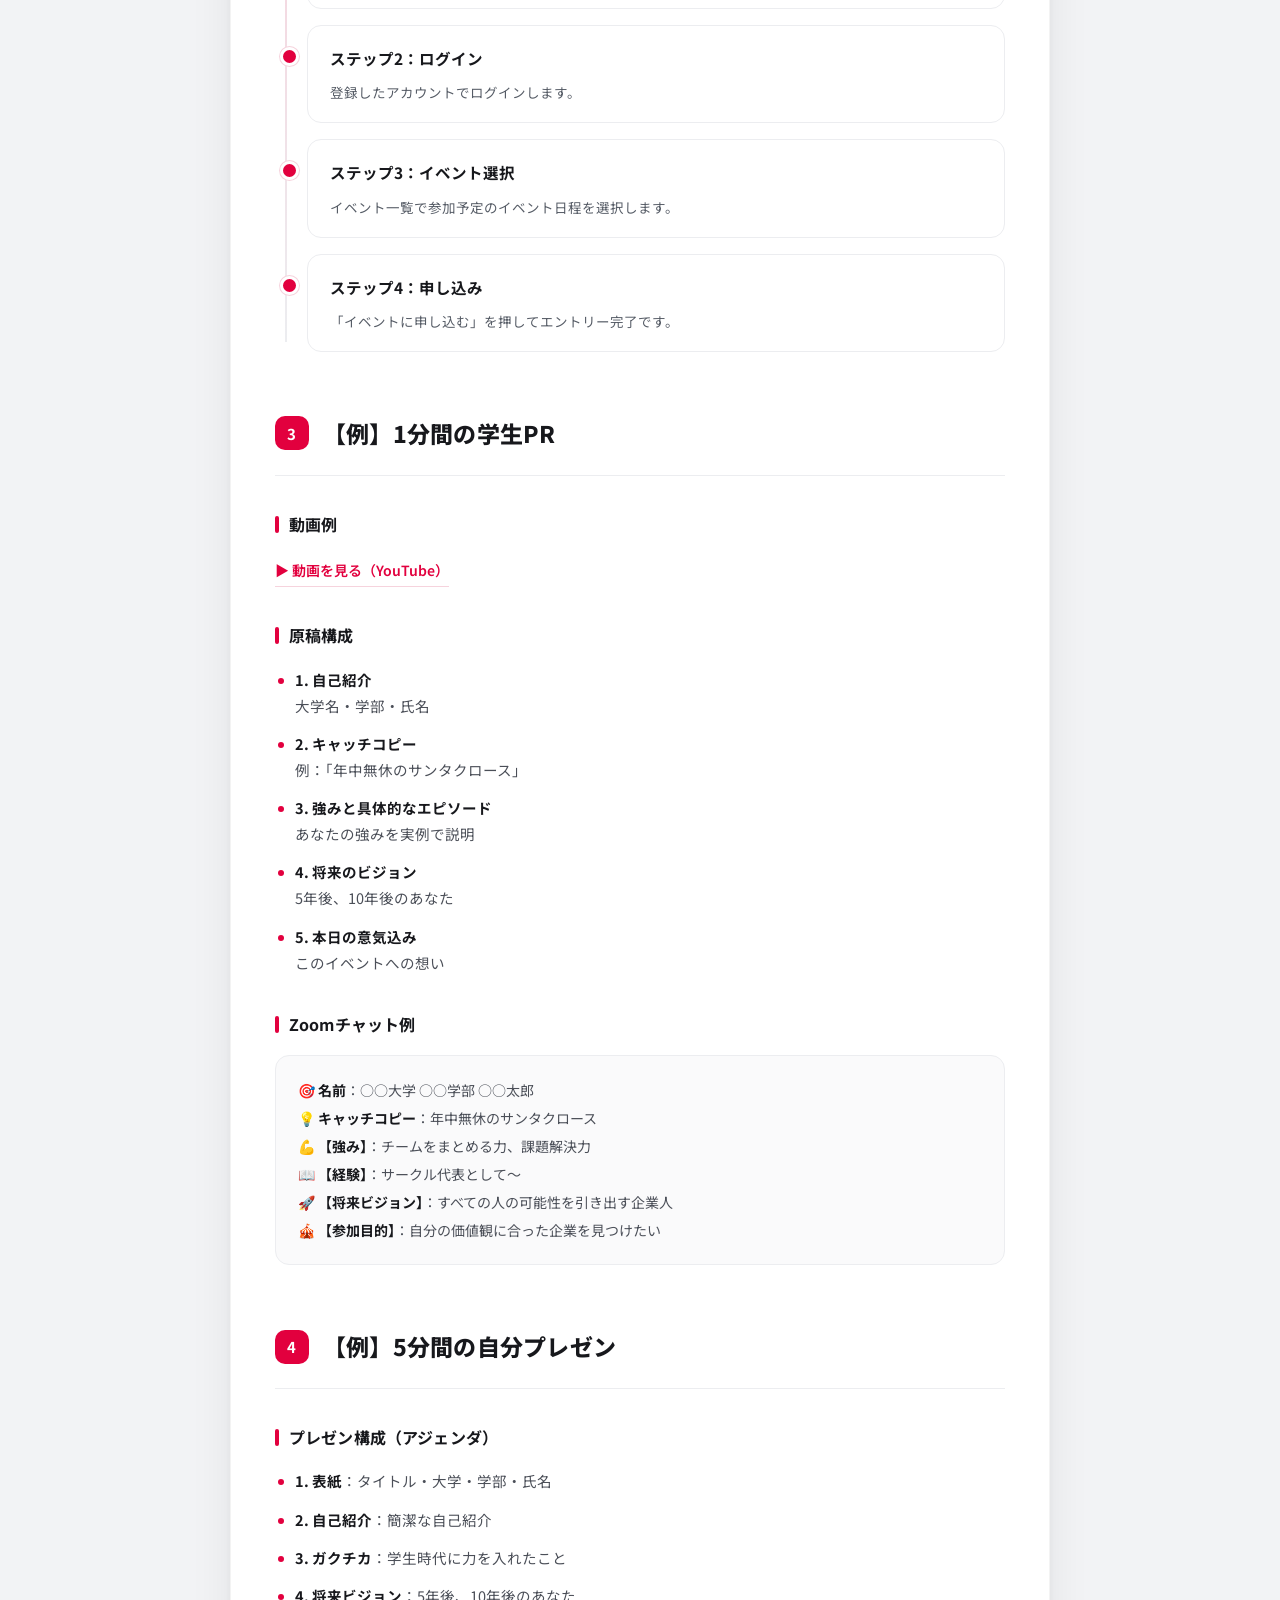
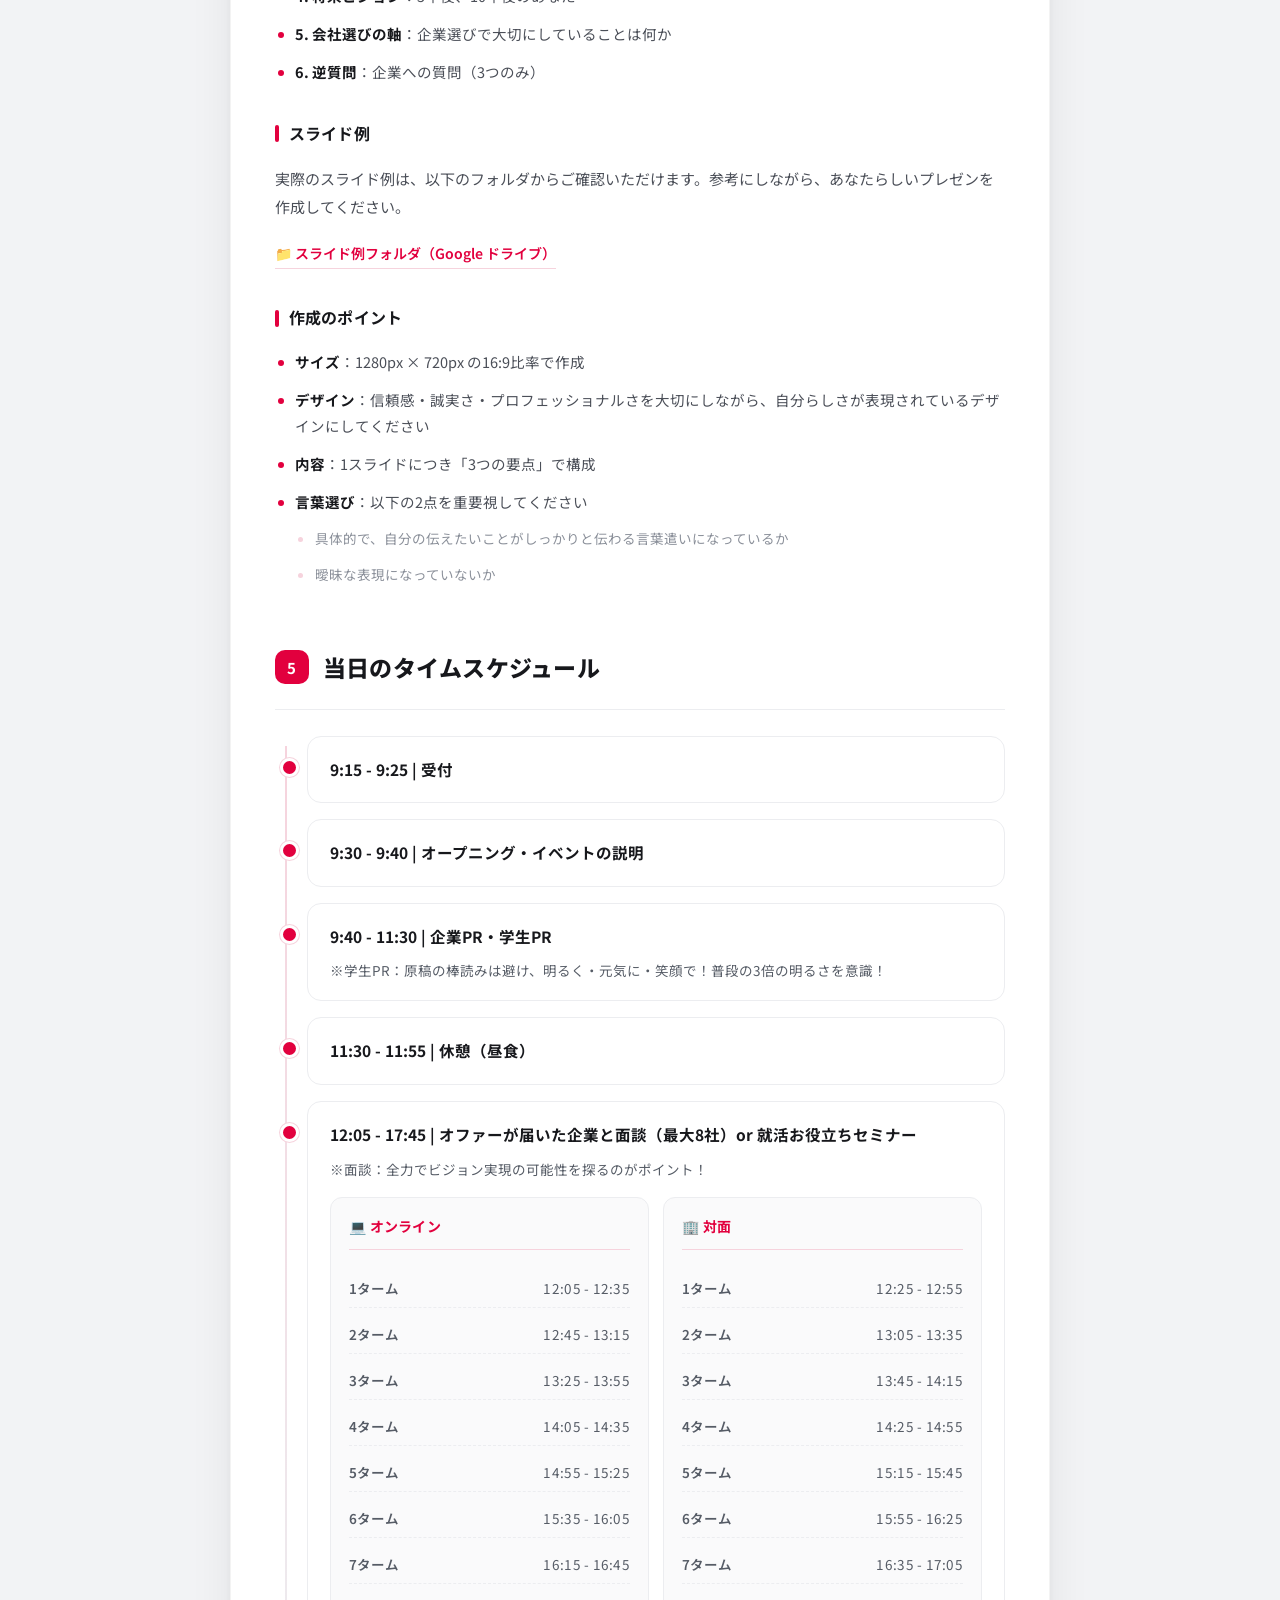
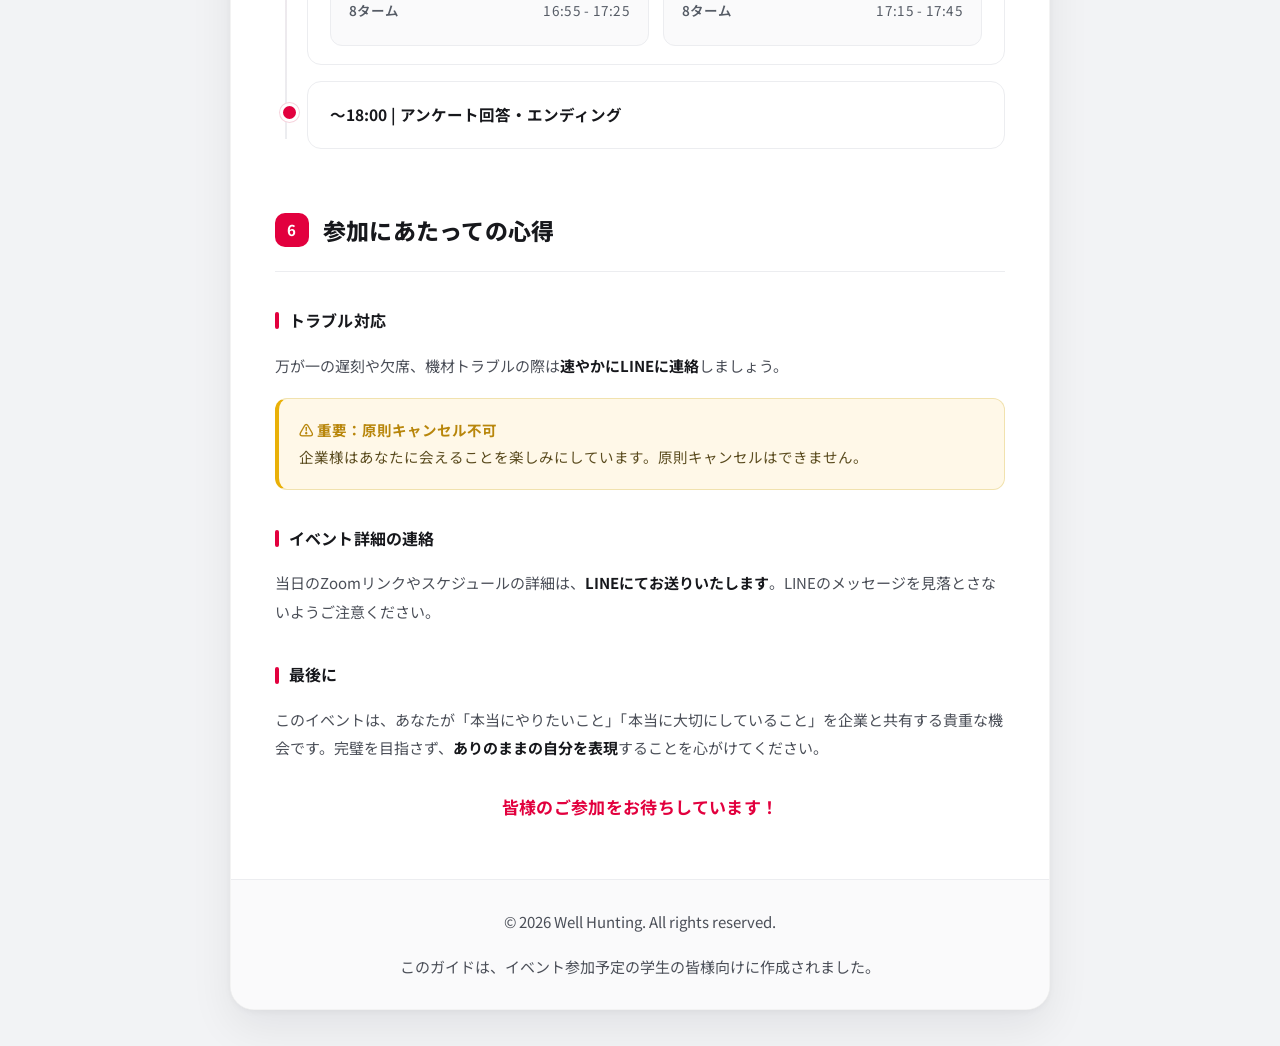
==== commit 7fde1fdc: "event-guide: プロフィールシステム登録を新システムの手順のみに変更 Co-Authored-By: Claude Sonnet 5.5 <noreply@anthropic.com>" ====
--- a/event-guide.html
+++ b/event-guide.html
@@ -726,38 +726,6 @@
       <section>
         <h2><span class="sec-num">2</span>プロフィールシステム登録</h2>
         <p>以下の手順に従って、参加予定のイベントに登録してください。</p>
-
-        <div class="timeline">
-          <div class="timeline-item">
-            <strong>ステップ1：会員登録</strong><br>
-            <a class="btn-link" href="https://navi.rubyin.co.jp/2-register" target="_blank" rel="noopener noreferrer">🔗 https://navi.rubyin.co.jp/2-register</a>
-            <span>から登録してください。</span>
-          </div>
-
-          <div class="timeline-item">
-            <strong>ステップ2：メール確認</strong>
-            <span>届いたメールのリンクをクリックして、メールアドレスを確認します。</span>
-          </div>
-
-          <div class="timeline-item">
-            <strong>ステップ3：ログイン</strong><br>
-            <a class="btn-link" href="https://navi.rubyin.co.jp/2-login" target="_blank" rel="noopener noreferrer">🔗 https://navi.rubyin.co.jp/2-login</a>
-            <span>からログインしてください。</span>
-          </div>
-
-          <div class="timeline-item">
-            <strong>ステップ4：イベント選択</strong>
-            <span>参加予定のイベント日程を探し、「詳細をみる」→「参加する」をクリックします。</span>
-          </div>
-
-          <div class="timeline-item">
-            <strong>ステップ5：完了確認</strong>
-            <span>「エントリーが完了しました」と表示されれば登録完了です。</span>
-          </div>
-        </div>
-
-        <h3>2026年9月以降開催のイベントにご参加の方</h3>
-        <p>2026年9月以降開催のイベントにご参加の方は、下記の新しいシステムからのエントリーとなります。</p>
 
         <div class="timeline">
           <div class="timeline-item">
